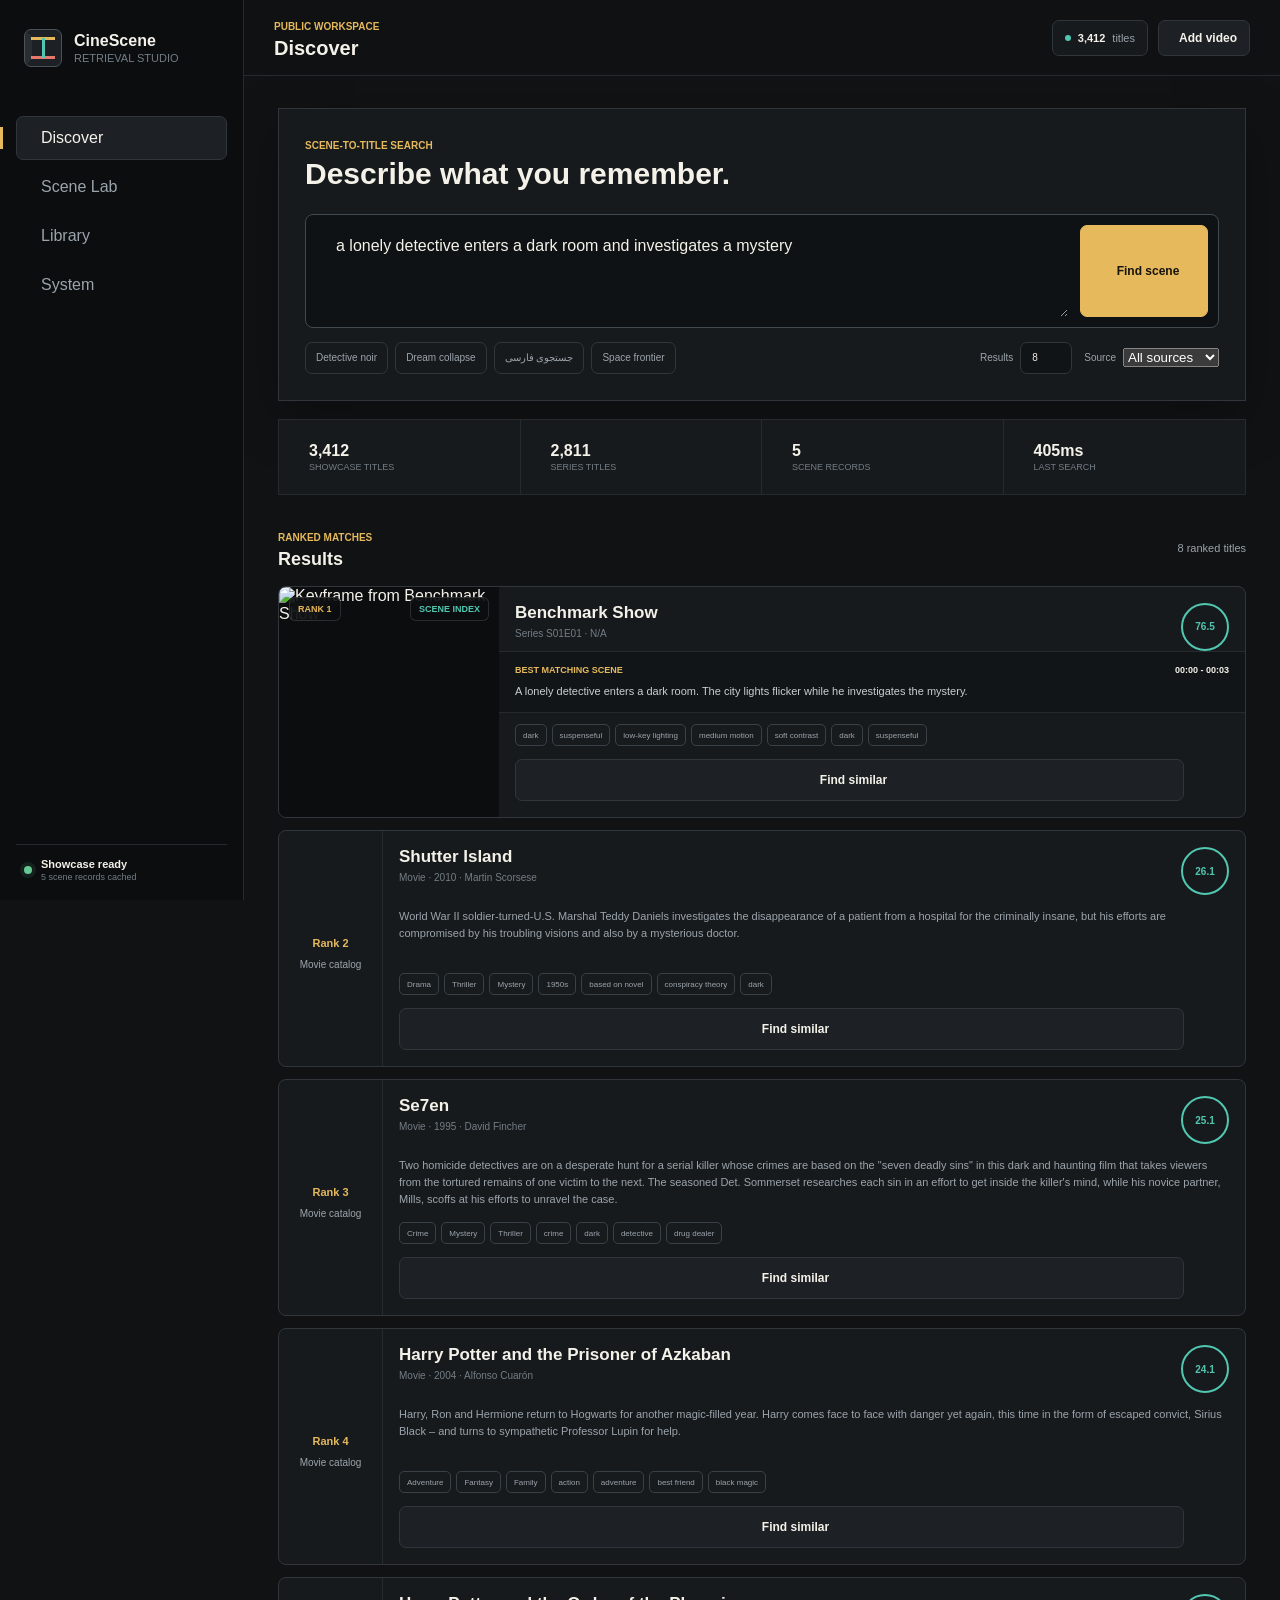
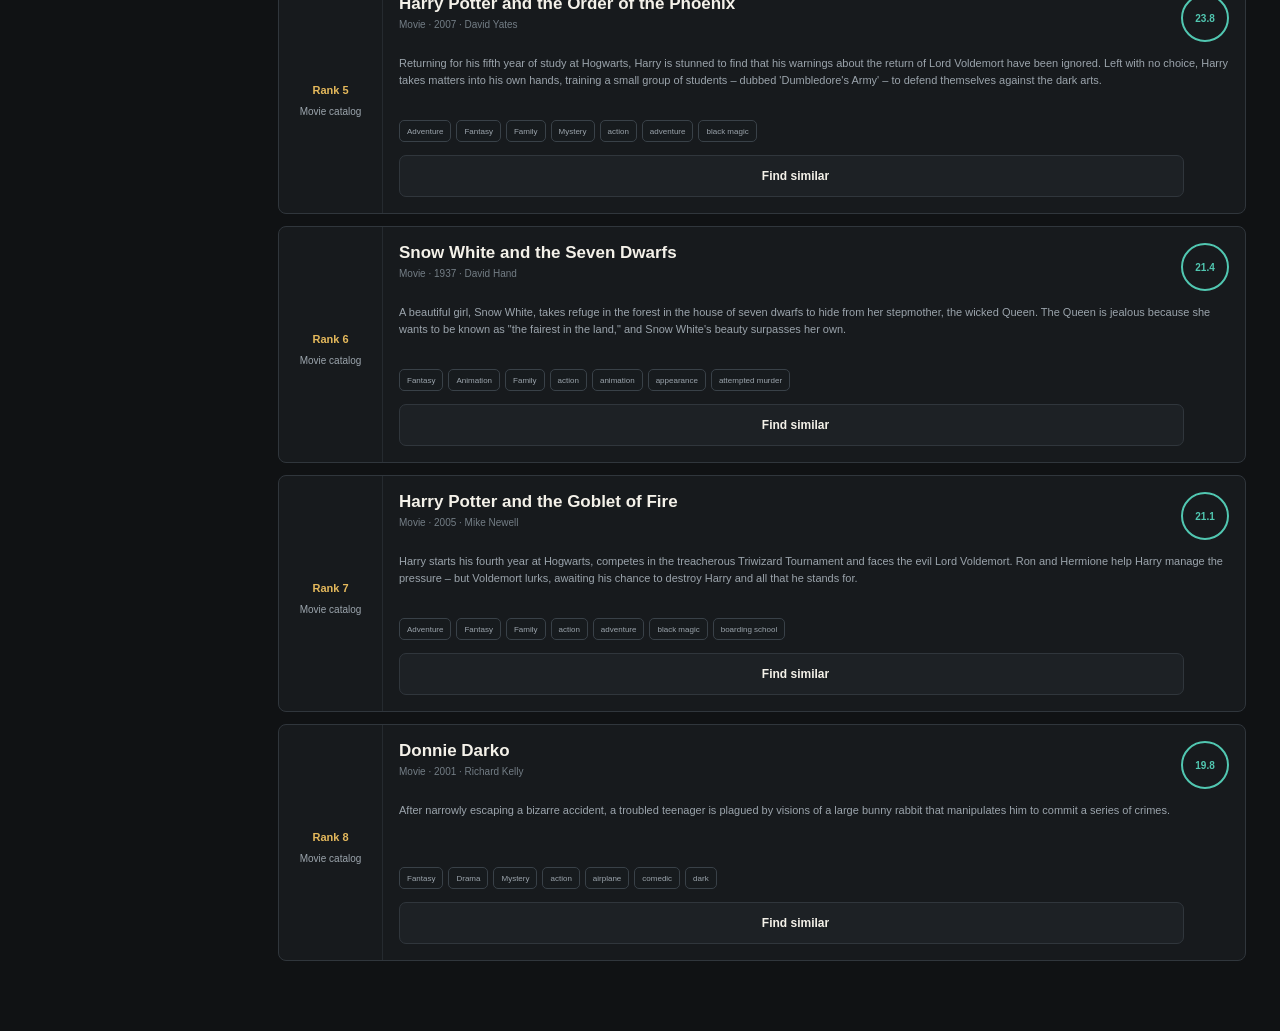
==== docs/index.html @ d36b2783 "Improve scene ingestion, multilingual retrieval, timeline UX and verified evaluation" ====
<!doctype html>
<html lang="en">
  <head>
    <meta charset="utf-8" />
    <meta name="viewport" content="width=device-width, initial-scale=1" />
    <meta name="theme-color" content="#101214" />
    <meta name="description" content="CineScene retrieves movies and series from a remembered scene." />
    <title>CineScene Retrieval Studio</title>
    <link rel="manifest" href="./manifest.webmanifest" />
    <link rel="icon" href="./assets/icon.svg" type="image/svg+xml" />
    <link rel="apple-touch-icon" href="./assets/icon.svg" />
  <link rel="stylesheet" href="./assets/styles.css?v=20261024-studio-v9" />
  <link rel="stylesheet" href="./assets/scene-explorer.css?v=20261024-studio-v9" />
  </head>
  <body>
    <div class="app-shell">
      <aside class="sidebar" id="sidebar">
        <a class="brand" href="#discover" data-view-link="discover" aria-label="CineScene home">
          <span class="brand-mark" aria-hidden="true"><span></span></span>
          <span class="brand-copy"><strong>CineScene</strong><small>Retrieval Studio</small></span>
        </a>

        <nav class="primary-nav" aria-label="Workspace">
          <button class="nav-item active" type="button" data-view-link="discover">
            <i data-lucide="search"></i><span>Discover</span>
          </button>
          <button class="nav-item" type="button" data-view-link="scenes">
            <i data-lucide="scan-line"></i><span>Scene Lab</span>
          </button>
          <button class="nav-item" type="button" data-view-link="library">
            <i data-lucide="library"></i><span>Library</span>
          </button>
          <button class="nav-item" type="button" data-view-link="system">
            <i data-lucide="activity"></i><span>System</span>
          </button>
        </nav>

        <div class="sidebar-status">
          <span class="status-dot" id="statusDot"></span>
          <div><strong id="sidebarStatus">Loading catalog</strong><small id="sidebarModel">Public PWA showcase</small></div>
          <button class="icon-button ghost" id="installButton" type="button" title="Install app" aria-label="Install app" hidden>
            <i data-lucide="download"></i>
          </button>
        </div>
      </aside>

      <div class="app-main">
        <header class="topbar">
          <button class="icon-button mobile-menu" id="mobileMenuButton" type="button" aria-label="Open navigation">
            <i data-lucide="menu"></i>
          </button>
          <div><span class="eyebrow">Public workspace</span><h1 id="viewTitle">Discover</h1></div>
          <div class="topbar-actions">
            <div class="engine-chip"><span></span><b id="metricCatalog">-</b> titles</div>
            <button class="button secondary compact" type="button" data-view-link="scenes">
              <i data-lucide="upload"></i><span>Add video</span>
            </button>
          </div>
        </header>

        <main class="content">
          <section class="view active" id="discoverView" data-view="discover">
            <div class="search-stage">
              <div class="search-heading">
                <div><span class="section-kicker">Scene-to-title search</span><h2>Describe what you remember.</h2></div>
                <button class="icon-button ghost" id="clearButton" type="button" title="Clear search" aria-label="Clear search"><i data-lucide="x"></i></button>
              </div>
              <div class="query-composer">
                <i data-lucide="sparkles"></i>
                <textarea id="queryInput" rows="3" dir="auto" placeholder="A detective enters a dark room while the city lights flicker outside..."></textarea>
                <button class="button primary search-button" id="searchButton" type="button"><i data-lucide="search"></i><span>Find scene</span></button>
              </div>
              <div class="search-tools">
                <div class="prompt-list" aria-label="Example searches">
                  <button type="button" data-query="a lonely detective enters a dark room and investigates a mystery">Detective noir</button>
                  <button type="button" data-query="a dream collapses while people run through a rotating hallway">Dream collapse</button>
                  <button type="button" data-query="کارآگاهی تنها وارد اتاقی تاریک می شود و دنبال سرنخ می گردد">جستجوی فارسی</button>
                  <button type="button" data-query="space adventure with an alien civilization and a distant moon">Space frontier</button>
                </div>
                <div class="search-settings">
                  <label>Results <input id="topKInput" type="number" min="3" max="20" value="8" /></label>
                  <label>Source
                    <select id="sourceFilter">
                      <option value="all">All sources</option>
                      <option value="offline">Scene index</option>
                      <option value="movies">Movies</option>
                      <option value="series">Series</option>
                    </select>
                  </label>
                </div>
              </div>
            </div>

            <div class="stat-strip" aria-label="Catalog summary">
              <div><i data-lucide="clapperboard"></i><span><strong id="metricIndexed">-</strong><small>showcase titles</small></span></div>
              <div><i data-lucide="library"></i><span><strong id="metricOffline">-</strong><small>series titles</small></span></div>
              <div><i data-lucide="binary"></i><span><strong id="metricScenes">-</strong><small>scene records</small></span></div>
              <div><i data-lucide="timer"></i><span><strong id="metricLatency">-</strong><small>last search</small></span></div>
            </div>

            <section class="results-section">
              <div class="section-header">
                <div><span class="section-kicker">Ranked matches</span><h3>Results</h3></div>
                <span class="count-label" id="resultMeta">Ready</span>
              </div>
              <div id="results" class="results-grid empty-results">
                <div class="empty-visual"><i data-lucide="scan-search"></i></div>
                <strong>Search by dialogue, action, mood, or a visual memory.</strong>
                <span>Processed media includes scene frames, timestamps, subtitles, and visual descriptions.</span>
              </div>
            </section>
          </section>

          <section class="view" id="scenesView" data-view="scenes">
            <div class="page-heading">
              <div><span class="section-kicker">Offline intelligence</span><h2>Scene Lab</h2></div>
              <div class="health-badge showcase"><span></span>Public showcase mode</div>
            </div>

            <div class="lab-layout">
              <section class="tool-panel upload-panel">
                <div class="panel-heading"><span>01</span><div><h3>Media source</h3><small>Video and subtitle tracks</small></div></div>
                <div class="drop-zone" id="videoDropZone" tabindex="0" role="button">
                  <input id="videoInput" type="file" accept="video/mp4,video/x-matroska,video/webm,video/quicktime,video/*" hidden />
                  <div class="drop-icon"><i data-lucide="file-video-2"></i></div>
                  <strong id="videoDropTitle">Drop a video here</strong>
                  <span id="videoDropMeta">MP4, MKV, MOV, AVI, WEBM</span>
                  <button class="button secondary compact" type="button" id="chooseVideoButton"><i data-lucide="folder-open"></i>Browse</button>
                </div>
                <div class="file-row" id="selectedVideo" hidden>
                  <i data-lucide="film"></i><div><strong></strong><span></span></div>
                  <button class="icon-button ghost" id="removeVideoButton" type="button" aria-label="Remove video"><i data-lucide="trash-2"></i></button>
                </div>
                <label class="field-label">Subtitle tracks
                  <input id="subtitleInput" type="file" accept=".srt,.vtt" multiple />
                </label>
                <button class="button primary full-width" id="previewVideoButton" type="button" disabled><i data-lucide="play"></i><span>Preview selected media</span></button>
                <div class="notice">
                  The public PWA can preview a local file without uploading it. Full scene detection, speech transcription, BLIP captioning, and FAISS indexing run in the repository's FastAPI Studio.
                </div>
              </section>

              <section class="tool-panel pipeline-panel">
                <div class="panel-heading"><span>02</span><div><h3>Intelligence pipeline</h3><small>Implemented in the local runtime</small></div></div>
                <ol class="pipeline-steps">
                  <li class="ready"><span><i data-lucide="scissors"></i></span><div><strong>Adaptive scene boundaries</strong><small>PySceneDetect with OpenCV fallback</small></div></li>
                  <li class="ready"><span><i data-lucide="captions"></i></span><div><strong>Dialogue recovery</strong><small>SRT, VTT, embedded tracks, or faster-whisper</small></div></li>
                  <li class="ready"><span><i data-lucide="image"></i></span><div><strong>Visual understanding</strong><small>BLIP keyframe captions and visual tags</small></div></li>
                  <li class="ready"><span><i data-lucide="binary"></i></span><div><strong>Scene vectors</strong><small>Independent FAISS vector per scene</small></div></li>
                  <li class="ready"><span><i data-lucide="circle-check"></i></span><div><strong>Search ready</strong><small>Movie title, timestamp, transcript, and frame</small></div></li>
                </ol>
              </section>
            </div>

            <section class="timeline-section">
              <div class="section-header"><div><span class="section-kicker">Processed examples</span><h3>Scene timeline</h3></div></div>
              <div id="sceneTimeline" class="media-timeline empty-inline">Loading processed scenes...</div>
            </section>
          </section>

          <section class="view" id="libraryView" data-view="library">
            <div class="page-heading"><div><span class="section-kicker">Browser memory</span><h2>Library</h2></div></div>
            <div class="library-grid">
              <section><div class="section-header"><div><span class="section-kicker">Recent</span><h3>Search history</h3></div></div><div class="library-list" id="historyList"></div></section>
              <section><div class="section-header"><div><span class="section-kicker">Saved</span><h3>Favorites</h3></div></div><div class="library-list" id="favoriteList"></div></section>
            </div>
          </section>

          <section class="view" id="systemView" data-view="system">
            <div class="page-heading"><div><span class="section-kicker">Architecture</span><h2>System</h2></div><span class="status-pill" id="statusPill">Loading catalog</span></div>
            <div class="system-grid">
              <div class="system-card"><span>Public mode</span><strong>Installable PWA</strong><small>Static catalog search and offline app shell</small></div>
              <div class="system-card"><span>Production retrieval</span><strong>Dual FAISS</strong><small>Movie-level and scene-level vector indexes</small></div>
              <div class="system-card"><span>Scene detector</span><strong>AdaptiveDetector</strong><small>Content-aware cuts with bounded scene durations</small></div>
              <div class="system-card"><span>Media intelligence</span><strong>Subtitle + Vision</strong><small>FFmpeg, faster-whisper, and BLIP</small></div>
            </div>
            <section class="diagnostic-panel">
              <div class="section-header"><div><span class="section-kicker">Deployment note</span><h3>Runtime boundary</h3></div></div>
              <p>GitHub Pages hosts this installable showcase. The full upload and GPU pipeline is available from the same interface when the FastAPI backend is running locally or on a Python server.</p>
            </section>
          </section>
        </main>
      </div>
    </div>

    <dialog id="playerDialog" class="player-dialog">
      <div class="player-topbar"><div><strong id="playerTitle">Local media preview</strong><span id="playerTimecode">Browser-only playback</span></div><button class="icon-button ghost" id="closePlayerButton" type="button" aria-label="Close player"><i data-lucide="x"></i></button></div>
      <video id="scenePlayer" controls preload="metadata"></video>
      <div class="player-caption" id="playerCaption">The selected file remains on this device.</div>
    </dialog>

    <div class="toast-region" id="toastRegion" aria-live="polite"></div>
    <script src="./assets/lucide.min.js?v=0.468.0"></script>
    <script src="./assets/scene-explorer.js?v=20261024-studio-v9"></script>
    <script src="./assets/app.js?v=20261024-studio-v9"></script>
  </body>
</html>
---- docs/assets/styles.css ----
@font-face {
  font-family: "Manrope";
  src: url("./manrope-latin.woff2") format("woff2");
  font-style: normal;
  font-weight: 400 800;
  font-display: swap;
}

@font-face {
  font-family: "Vazirmatn";
  src: url("./vazirmatn-arabic.woff2") format("woff2");
  font-style: normal;
  font-weight: 400 800;
  font-display: swap;
  unicode-range: U+0600-06FF, U+0750-077F, U+08A0-08FF, U+FB50-FDFF, U+FE70-FEFF;
}

@font-face {
  font-family: "Vazirmatn";
  src: url("./vazirmatn-latin.woff2") format("woff2");
  font-style: normal;
  font-weight: 400 800;
  font-display: swap;
  unicode-range: U+0000-024F;
}

:root {
  color-scheme: dark;
  --bg: #101214;
  --sidebar: #0b0d0f;
  --surface: #171a1d;
  --surface-2: #1d2125;
  --surface-3: #242a2f;
  --ink: #f4f1e9;
  --muted: #9ba4ac;
  --subtle: #737d85;
  --line: #30363c;
  --line-soft: #252a2f;
  --amber: #e5b95c;
  --teal: #51c7b1;
  --coral: #e6786e;
  --blue: #7ea4df;
  --success: #65c895;
  --danger: #ef8078;
  --shadow: 0 18px 50px rgba(0, 0, 0, 0.28);
}

* {
  box-sizing: border-box;
}

html {
  background: var(--bg);
}

body {
  margin: 0;
  min-width: 320px;
  min-height: 100vh;
  background: var(--bg);
  color: var(--ink);
  font-family: "Manrope", "Vazirmatn", "Segoe UI", sans-serif;
  letter-spacing: 0;
}

button,
input,
textarea,
output {
  font: inherit;
  letter-spacing: 0;
}

button {
  cursor: pointer;
}

button:disabled {
  cursor: not-allowed;
  opacity: 0.48;
}

button:focus-visible,
input:focus-visible,
textarea:focus-visible,
summary:focus-visible,
.drop-zone:focus-visible {
  outline: 2px solid var(--amber);
  outline-offset: 2px;
}

svg {
  width: 18px;
  height: 18px;
  stroke-width: 1.8;
  flex: 0 0 auto;
}

[hidden] {
  display: none !important;
}

.app-shell {
  min-height: 100vh;
}

.sidebar {
  position: fixed;
  inset: 0 auto 0 0;
  z-index: 30;
  width: 244px;
  padding: 22px 16px 18px;
  display: flex;
  flex-direction: column;
  background: var(--sidebar);
  border-right: 1px solid var(--line-soft);
}

.brand {
  min-height: 52px;
  padding: 5px 8px;
  display: flex;
  align-items: center;
  gap: 12px;
  color: var(--ink);
  text-decoration: none;
}

.brand-mark {
  position: relative;
  width: 38px;
  height: 38px;
  border: 1px solid #4b5359;
  border-radius: 7px;
  background: var(--surface-2);
  overflow: hidden;
}

.brand-mark::before,
.brand-mark::after,
.brand-mark span {
  content: "";
  position: absolute;
}

.brand-mark::before {
  inset: 7px 6px;
  border-top: 3px solid var(--amber);
  border-bottom: 3px solid var(--coral);
}

.brand-mark::after {
  top: 8px;
  bottom: 8px;
  left: 17px;
  width: 3px;
  background: var(--teal);
}

.brand-mark span {
  inset: 0;
  border: 7px solid transparent;
  border-left-color: rgba(255, 255, 255, 0.06);
}

.brand-copy {
  display: grid;
  gap: 2px;
  min-width: 0;
}

.brand-copy strong {
  font-size: 16px;
}

.brand-copy small {
  color: var(--subtle);
  font-size: 11px;
  text-transform: uppercase;
}

.primary-nav {
  margin-top: 42px;
  display: grid;
  gap: 5px;
}

.nav-item {
  position: relative;
  width: 100%;
  min-height: 44px;
  padding: 0 12px;
  display: flex;
  align-items: center;
  gap: 12px;
  border: 1px solid transparent;
  border-radius: 7px;
  background: transparent;
  color: var(--muted);
  text-align: left;
  transition: color 150ms ease, background 150ms ease, border-color 150ms ease;
}

.nav-item:hover {
  color: var(--ink);
  background: var(--surface);
}

.nav-item.active {
  color: var(--ink);
  background: var(--surface-2);
  border-color: var(--line);
}

.nav-item.active::before {
  content: "";
  position: absolute;
  left: -17px;
  width: 3px;
  height: 22px;
  background: var(--amber);
}

.nav-item b {
  min-width: 18px;
  height: 18px;
  margin-left: auto;
  padding: 0 5px;
  display: grid;
  place-items: center;
  border-radius: 50%;
  background: var(--coral);
  color: #17110e;
  font-size: 10px;
}

.sidebar-status {
  margin-top: auto;
  padding: 13px 8px 0;
  display: grid;
  grid-template-columns: auto minmax(0, 1fr) auto;
  align-items: center;
  gap: 9px;
  border-top: 1px solid var(--line-soft);
}

.status-dot,
.health-badge span,
.engine-chip span {
  width: 8px;
  height: 8px;
  border-radius: 50%;
  background: var(--amber);
  box-shadow: 0 0 0 4px rgba(229, 185, 92, 0.1);
}

.status-dot.ok,
.health-badge.ok span {
  background: var(--success);
  box-shadow: 0 0 0 4px rgba(101, 200, 149, 0.1);
}

.status-dot.error,
.health-badge.error span {
  background: var(--danger);
  box-shadow: 0 0 0 4px rgba(239, 128, 120, 0.1);
}

.sidebar-status div {
  min-width: 0;
  display: grid;
  gap: 2px;
}

.sidebar-status strong,
.sidebar-status small {
  overflow: hidden;
  text-overflow: ellipsis;
  white-space: nowrap;
}

.sidebar-status strong {
  font-size: 11px;
}

.sidebar-status small {
  color: var(--subtle);
  font-size: 9px;
}

.app-main {
  min-height: 100vh;
  margin-left: 244px;
}

.topbar {
  position: sticky;
  top: 0;
  z-index: 20;
  min-height: 76px;
  padding: 12px 30px;
  display: flex;
  align-items: center;
  justify-content: space-between;
  gap: 18px;
  background: rgba(16, 18, 20, 0.94);
  border-bottom: 1px solid var(--line-soft);
  backdrop-filter: blur(16px);
}

.topbar h1 {
  margin: 2px 0 0;
  font-size: 20px;
  line-height: 1.2;
}

.eyebrow,
.section-kicker {
  color: var(--amber);
  font-size: 10px;
  font-weight: 700;
  text-transform: uppercase;
}

.topbar-actions {
  display: flex;
  align-items: center;
  gap: 10px;
}

.engine-chip {
  height: 36px;
  padding: 0 12px;
  display: flex;
  align-items: center;
  gap: 7px;
  border: 1px solid var(--line);
  border-radius: 7px;
  background: var(--surface);
  color: var(--muted);
  font-size: 11px;
}

.engine-chip span {
  width: 6px;
  height: 6px;
  background: var(--teal);
  box-shadow: none;
}

.engine-chip b {
  color: var(--ink);
}

.content {
  width: min(1520px, 100%);
  margin: 0 auto;
  padding: 32px 34px 70px;
}

.view {
  display: none;
}

.view.active {
  display: block;
  animation: view-in 220ms ease;
}

@keyframes view-in {
  from { opacity: 0; transform: translateY(5px); }
  to { opacity: 1; transform: translateY(0); }
}

.page-heading,
.section-header,
.search-heading {
  display: flex;
  align-items: center;
  justify-content: space-between;
  gap: 18px;
}

.page-heading {
  margin-bottom: 26px;
}

.page-heading h2,
.search-heading h2,
.section-header h3 {
  margin: 4px 0 0;
  letter-spacing: 0;
}

.page-heading h2,
.search-heading h2 {
  font-size: 30px;
  line-height: 1.15;
}

.section-header h3 {
  font-size: 18px;
}

.button,
.icon-button,
.prompt-list button,
.segmented-control button {
  border: 1px solid var(--line);
  border-radius: 7px;
  color: var(--ink);
  background: var(--surface-2);
  transition: transform 150ms ease, border-color 150ms ease, background 150ms ease, color 150ms ease;
}

.button:hover:not(:disabled),
.icon-button:hover:not(:disabled),
.prompt-list button:hover,
.segmented-control button:hover {
  transform: translateY(-1px);
  border-color: #59626a;
}

.button {
  min-height: 42px;
  padding: 0 15px;
  display: inline-flex;
  align-items: center;
  justify-content: center;
  gap: 8px;
  font-weight: 700;
  font-size: 12px;
}

.button.primary {
  background: var(--amber);
  border-color: var(--amber);
  color: #17130d;
}

.button.primary:hover:not(:disabled) {
  background: #f0c66d;
  border-color: #f0c66d;
}

.button.secondary {
  background: var(--surface-2);
}

.button.compact {
  min-height: 36px;
  padding: 0 12px;
}

.full-width {
  width: 100%;
}

.icon-button {
  width: 38px;
  height: 38px;
  padding: 0;
  display: grid;
  place-items: center;
}

.icon-button.ghost {
  background: transparent;
  border-color: transparent;
  color: var(--muted);
}

.mobile-menu {
  display: none;
}

.search-stage {
  padding: 26px;
  border: 1px solid var(--line);
  background: var(--surface);
  box-shadow: var(--shadow);
}

.query-composer {
  margin-top: 22px;
  padding: 10px 10px 10px 18px;
  display: grid;
  grid-template-columns: auto minmax(0, 1fr) auto;
  align-items: center;
  gap: 12px;
  border: 1px solid #414950;
  border-radius: 8px;
  background: #0f1214;
}

.query-composer > svg {
  color: var(--amber);
}

.query-composer:focus-within {
  border-color: var(--amber);
  box-shadow: 0 0 0 3px rgba(229, 185, 92, 0.09);
}

.query-composer textarea {
  width: 100%;
  min-height: 62px;
  max-height: 180px;
  padding: 9px 0;
  resize: vertical;
  border: 0;
  outline: 0;
  background: transparent;
  color: var(--ink);
  font-family: "Manrope", "Vazirmatn", "Segoe UI", sans-serif;
  font-size: 16px;
  line-height: 1.55;
}

.query-composer textarea::placeholder,
input::placeholder {
  color: #626d75;
}

.search-button {
  align-self: stretch;
  min-width: 128px;
}

.search-tools {
  margin-top: 14px;
  display: flex;
  align-items: center;
  justify-content: space-between;
  gap: 14px;
}

.prompt-list {
  display: flex;
  flex-wrap: wrap;
  gap: 7px;
}

.prompt-list button {
  min-height: 32px;
  padding: 0 10px;
  color: var(--muted);
  background: transparent;
  font-size: 10px;
}

.search-settings {
  display: flex;
  align-items: center;
  gap: 12px;
  color: var(--muted);
  font-size: 10px;
}

.search-settings label {
  display: flex;
  align-items: center;
  gap: 7px;
}

input[type="number"],
input[type="text"] {
  min-height: 40px;
  width: 100%;
  padding: 0 11px;
  border: 1px solid var(--line);
  border-radius: 7px;
  outline: 0;
  background: #111416;
  color: var(--ink);
}

.search-settings input[type="number"] {
  width: 52px;
  min-height: 32px;
}

.switch input,
.option-row > input {
  appearance: none;
  width: 34px;
  height: 20px;
  margin: 0;
  border: 1px solid #485159;
  border-radius: 12px;
  background: #121517;
  position: relative;
  transition: background 150ms ease, border-color 150ms ease;
}

.switch input::after,
.option-row > input::after {
  content: "";
  position: absolute;
  top: 3px;
  left: 3px;
  width: 12px;
  height: 12px;
  border-radius: 50%;
  background: #7b858d;
  transition: transform 150ms ease, background 150ms ease;
}

.switch input:checked,
.option-row > input:checked {
  border-color: var(--teal);
  background: rgba(81, 199, 177, 0.14);
}

.switch input:checked::after,
.option-row > input:checked::after {
  transform: translateX(14px);
  background: var(--teal);
}

.stat-strip {
  margin: 18px 0 32px;
  display: grid;
  grid-template-columns: repeat(4, minmax(0, 1fr));
  border: 1px solid var(--line-soft);
  background: var(--surface);
}

.stat-strip > div {
  min-height: 74px;
  padding: 15px 18px;
  display: flex;
  align-items: center;
  gap: 12px;
  border-right: 1px solid var(--line-soft);
}

.stat-strip > div:last-child {
  border-right: 0;
}

.stat-strip svg {
  color: var(--teal);
}

.stat-strip span {
  display: grid;
  gap: 2px;
}

.stat-strip strong {
  font-size: 16px;
}

.stat-strip small {
  color: var(--subtle);
  font-size: 9px;
  text-transform: uppercase;
}

.count-label {
  color: var(--muted);
  font-size: 11px;
}

.results-grid {
  margin-top: 16px;
  display: grid;
  grid-template-columns: minmax(0, 1fr);
  gap: 12px;
}

.empty-results {
  min-height: 310px;
  grid-template-columns: 1fr;
  place-items: center;
  align-content: center;
  gap: 8px;
  border: 1px dashed #3a4147;
  color: var(--muted);
  text-align: center;
}

.empty-results > span {
  max-width: 540px;
  color: var(--subtle);
  font-size: 12px;
}

.empty-visual {
  width: 54px;
  height: 54px;
  display: grid;
  place-items: center;
  border: 1px solid var(--line);
  border-radius: 50%;
  color: var(--amber);
  background: var(--surface);
}

.empty-visual svg {
  width: 24px;
  height: 24px;
}

.result-card {
  display: grid;
  grid-template-columns: 220px minmax(0, 1fr);
  min-width: 0;
  overflow: hidden;
  border: 1px solid var(--line);
  border-radius: 8px;
  background: var(--surface);
  transition: border-color 150ms ease, transform 150ms ease;
}

.result-card:hover {
  transform: translateY(-2px);
  border-color: #4a535a;
}

.result-media {
  position: relative;
  min-height: 190px;
  overflow: hidden;
  background: #0b0d0f;
}

.result-media img {
  width: 100%;
  height: 100%;
  display: block;
  object-fit: contain;
}

.result-card.catalog-only { grid-template-columns: 104px minmax(0, 1fr); }
.result-card.catalog-only .catalog-result-header { flex-direction: column; justify-content: center; padding: 12px; text-align: center; border-bottom: 0; border-right: 1px solid var(--line-soft); }
.result-card.catalog-only .catalog-source { margin-left: 0; font-size: 10px; overflow-wrap: anywhere; }
@media (max-width: 680px) {
  .result-card, .result-card.catalog-only { display: block; }
  .result-card.has-frame .result-media { aspect-ratio: 16 / 9; min-height: 0; }
  .result-card.catalog-only .catalog-result-header { flex-direction: row; justify-content: start; min-height: 42px; border-right: 0; border-bottom: 1px solid var(--line-soft); }
  .result-card.catalog-only .catalog-source { margin-left: auto; }
}

.result-media.no-image {
  display: grid;
  place-items: center;
  background: #15191c;
}

.result-media.no-image > .placeholder-number {
  color: #3d454b;
  font-size: 52px;
  font-weight: 700;
}

.result-rank,
.result-source {
  position: absolute;
  top: 10px;
  min-height: 24px;
  padding: 0 8px;
  display: flex;
  align-items: center;
  border: 1px solid rgba(255, 255, 255, 0.13);
  border-radius: 6px;
  background: rgba(11, 13, 15, 0.82);
  backdrop-filter: blur(8px);
  font-size: 9px;
  font-weight: 700;
  text-transform: uppercase;
}

.result-rank {
  left: 10px;
  color: var(--amber);
}

.result-source {
  right: 10px;
  color: var(--teal);
}

.result-body {
  padding: 16px;
}

.result-title-row {
  display: flex;
  justify-content: space-between;
  gap: 14px;
}

.result-title-row h4 {
  margin: 0;
  min-width: 0;
  overflow-wrap: anywhere;
  font-size: 17px;
}

.result-title-row small {
  display: block;
  margin-top: 5px;
  color: var(--subtle);
  font-size: 10px;
}

.score-ring {
  width: 48px;
  height: 48px;
  flex: 0 0 auto;
  display: grid;
  place-items: center;
  border: 2px solid var(--teal);
  border-radius: 50%;
  color: var(--teal);
  font-size: 10px;
  font-weight: 700;
}

.result-overview {
  min-height: 52px;
  margin: 13px 0;
  color: var(--muted);
  font-size: 11px;
  line-height: 1.55;
  display: -webkit-box;
  -webkit-line-clamp: 3;
  -webkit-box-orient: vertical;
  overflow: hidden;
}

.matched-scene {
  margin: 0 -16px;
  padding: 13px 16px;
  background: #121517;
  border-top: 1px solid var(--line-soft);
  border-bottom: 1px solid var(--line-soft);
}

.scene-label {
  display: flex;
  align-items: center;
  justify-content: space-between;
  gap: 10px;
  color: var(--amber);
  font-size: 9px;
  font-weight: 700;
  text-transform: uppercase;
}

.scene-label time {
  color: var(--ink);
  font-variant-numeric: tabular-nums;
}

.matched-scene p {
  margin: 8px 0 0;
  color: #c9ced2;
  font-size: 11px;
  line-height: 1.5;
}

.chip-row {
  margin-top: 11px;
  display: flex;
  flex-wrap: wrap;
  gap: 5px;
}

.chip {
  min-height: 22px;
  padding: 3px 7px;
  display: inline-flex;
  align-items: center;
  border: 1px solid #394148;
  border-radius: 5px;
  color: var(--muted);
  background: #171b1e;
  font-size: 8px;
  overflow-wrap: anywhere;
}

.result-actions {
  margin-top: 13px;
  display: flex;
  align-items: center;
  gap: 7px;
}

.result-actions .button {
  flex: 1;
}

.health-badge {
  min-height: 34px;
  padding: 0 11px;
  display: flex;
  align-items: center;
  gap: 8px;
  border: 1px solid var(--line);
  border-radius: 7px;
  color: var(--muted);
  background: var(--surface);
  font-size: 10px;
}

.lab-layout {
  display: grid;
  grid-template-columns: minmax(0, 1.15fr) minmax(340px, 0.85fr);
  gap: 16px;
  align-items: start;
}

.tool-panel {
  border: 1px solid var(--line);
  border-radius: 8px;
  background: var(--surface);
}

.upload-panel,
.pipeline-panel {
  padding: 20px;
}

.pipeline-panel {
  position: sticky;
  top: 98px;
}

.panel-heading {
  display: flex;
  align-items: center;
  gap: 11px;
  margin-bottom: 18px;
}

.panel-heading > span {
  width: 30px;
  height: 30px;
  display: grid;
  place-items: center;
  border: 1px solid var(--line);
  border-radius: 6px;
  color: var(--amber);
  font-size: 9px;
  font-weight: 700;
}

.panel-heading h3 {
  margin: 0;
  font-size: 15px;
}

.panel-heading small {
  display: block;
  margin-top: 3px;
  color: var(--subtle);
  font-size: 9px;
}

.drop-zone {
  min-height: 210px;
  padding: 26px;
  display: flex;
  flex-direction: column;
  align-items: center;
  justify-content: center;
  gap: 8px;
  border: 1px dashed #48525a;
  border-radius: 8px;
  background: #111416;
  text-align: center;
  transition: border-color 150ms ease, background 150ms ease;
}

.drop-zone.dragging {
  border-color: var(--teal);
  background: rgba(81, 199, 177, 0.05);
}

.drop-zone > span {
  color: var(--subtle);
  font-size: 9px;
}

.drop-zone .button {
  margin-top: 8px;
}

.drop-icon {
  width: 52px;
  height: 52px;
  display: grid;
  place-items: center;
  border: 1px solid #3b444b;
  border-radius: 50%;
  color: var(--teal);
  background: var(--surface-2);
}

.drop-icon svg {
  width: 23px;
  height: 23px;
}

.file-row,
.subtitle-picker {
  min-height: 58px;
  margin-top: 12px;
  padding: 9px 11px;
  display: flex;
  align-items: center;
  gap: 10px;
  border: 1px solid var(--line-soft);
  border-radius: 7px;
  background: #131619;
}

.file-row > svg,
.subtitle-picker > div:first-child svg {
  color: var(--blue);
}

.file-row div,
.subtitle-picker div {
  min-width: 0;
  display: grid;
  gap: 2px;
}

.file-row div {
  flex: 1;
}

.file-row strong,
.file-row span,
.subtitle-picker strong,
.subtitle-picker span {
  overflow: hidden;
  text-overflow: ellipsis;
  white-space: nowrap;
}

.file-row strong,
.subtitle-picker strong {
  font-size: 10px;
}

.file-row span,
.subtitle-picker span {
  color: var(--subtle);
  font-size: 8px;
}

.subtitle-picker > div {
  flex: 1;
}

.field-label {
  margin-top: 13px;
  display: grid;
  gap: 7px;
  color: var(--muted);
  font-size: 10px;
}

.file-stack {
  display: flex;
  flex-wrap: wrap;
  gap: 6px;
  margin-top: 7px;
}

.file-stack span {
  padding: 5px 7px;
  border: 1px solid var(--line-soft);
  border-radius: 5px;
  color: var(--muted);
  background: #121517;
  font-size: 8px;
}

.analysis-mode {
  margin-top: 18px;
  display: flex;
  align-items: center;
  justify-content: space-between;
  gap: 12px;
  color: var(--muted);
  font-size: 10px;
}

.segmented-control {
  display: grid;
  grid-template-columns: 1fr 1fr;
  padding: 3px;
  border: 1px solid var(--line);
  border-radius: 7px;
  background: #111416;
}

.segmented-control button {
  min-height: 31px;
  padding: 0 11px;
  border-color: transparent;
  background: transparent;
  color: var(--subtle);
  font-size: 9px;
}

.segmented-control button.active {
  background: var(--surface-3);
  color: var(--ink);
  border-color: #3d454c;
}

.option-list {
  margin-top: 14px;
  border-top: 1px solid var(--line-soft);
}

.option-row {
  min-height: 58px;
  padding: 9px 2px;
  display: flex;
  align-items: center;
  justify-content: space-between;
  gap: 14px;
  border-bottom: 1px solid var(--line-soft);
}

.option-row > span {
  min-width: 0;
  display: grid;
  grid-template-columns: auto 1fr;
  gap: 2px 9px;
}

.option-row svg {
  grid-row: 1 / 3;
  align-self: center;
  color: var(--subtle);
}

.option-row b {
  font-size: 10px;
}

.option-row small {
  color: var(--subtle);
  font-size: 8px;
}

.advanced-options {
  margin: 14px 0;
  border: 1px solid var(--line-soft);
  border-radius: 7px;
  background: #131619;
}

.advanced-options summary {
  min-height: 42px;
  padding: 0 11px;
  display: flex;
  align-items: center;
  justify-content: space-between;
  color: var(--muted);
  cursor: pointer;
  list-style: none;
  font-size: 9px;
}

.advanced-options summary::-webkit-details-marker {
  display: none;
}

.advanced-options[open] summary svg {
  transform: rotate(180deg);
}

.control-grid {
  padding: 11px;
  display: grid;
  grid-template-columns: 1fr 1fr;
  gap: 14px;
  border-top: 1px solid var(--line-soft);
}

.control-grid label {
  display: grid;
  gap: 7px;
  color: var(--muted);
  font-size: 8px;
}

.control-grid label span {
  display: grid;
  grid-template-columns: 1fr 48px;
  align-items: center;
  gap: 8px;
}

input[type="range"] {
  accent-color: var(--amber);
}

.control-grid output {
  color: var(--ink);
  text-align: right;
  font-size: 8px;
}

.job-progress {
  margin-bottom: 17px;
  padding: 12px;
  border: 1px solid #3b444a;
  border-radius: 7px;
  background: #121517;
}

.progress-header {
  display: flex;
  justify-content: space-between;
  gap: 12px;
  font-size: 9px;
}

.progress-header b {
  color: var(--amber);
}

.progress-track {
  height: 5px;
  margin: 10px 0 7px;
  overflow: hidden;
  border-radius: 4px;
  background: #2a3035;
}

.progress-track span {
  display: block;
  width: 0;
  height: 100%;
  background: var(--teal);
  transition: width 240ms ease;
}

.job-progress > span {
  display: block;
  overflow: hidden;
  color: var(--subtle);
  font-size: 8px;
  text-overflow: ellipsis;
  white-space: nowrap;
}

.pipeline-steps {
  margin: 0;
  padding: 0;
  list-style: none;
}

.pipeline-steps li {
  position: relative;
  min-height: 63px;
  display: grid;
  grid-template-columns: 34px 1fr;
  align-items: center;
  gap: 11px;
}

.pipeline-steps li:not(:last-child)::after {
  content: "";
  position: absolute;
  left: 16px;
  top: 48px;
  bottom: -15px;
  width: 1px;
  background: var(--line);
}

.pipeline-steps li > span {
  width: 34px;
  height: 34px;
  z-index: 1;
  display: grid;
  place-items: center;
  border: 1px solid var(--line);
  border-radius: 50%;
  color: var(--subtle);
  background: var(--surface);
}

.pipeline-steps li.active > span {
  color: var(--amber);
  border-color: var(--amber);
}

.pipeline-steps li.complete > span {
  color: var(--success);
  border-color: var(--success);
  background: rgba(101, 200, 149, 0.08);
}

.pipeline-steps li div {
  display: grid;
  gap: 3px;
}

.pipeline-steps strong {
  font-size: 10px;
}

.pipeline-steps small {
  color: var(--subtle);
  font-size: 8px;
}

.pipeline-metrics {
  margin-top: 20px;
  display: grid;
  grid-template-columns: repeat(3, 1fr);
  border: 1px solid var(--line-soft);
}

.pipeline-metrics div {
  min-height: 57px;
  display: grid;
  place-items: center;
  align-content: center;
  gap: 3px;
  border-right: 1px solid var(--line-soft);
}

.pipeline-metrics div:last-child {
  border-right: 0;
}

.pipeline-metrics strong {
  font-size: 14px;
}

.pipeline-metrics span {
  color: var(--subtle);
  font-size: 7px;
  text-transform: uppercase;
}

.notice {
  margin-top: 12px;
  padding: 10px;
  border-left: 2px solid var(--blue);
  color: var(--muted);
  background: #13171a;
  font-size: 9px;
  line-height: 1.5;
}

.notice[data-mode="ok"] { border-color: var(--success); }
.notice[data-mode="error"] { border-color: var(--danger); color: #f2aaa5; }

.status-pill {
  min-height: 30px;
  padding: 7px 10px;
  border: 1px solid var(--line);
  border-radius: 7px;
  background: var(--surface);
  color: var(--muted);
  font-size: 9px;
}

.status-pill.ok { color: var(--success); border-color: rgba(79, 209, 157, 0.42); }
.status-pill.warn { color: var(--amber); border-color: rgba(229, 185, 92, 0.42); }
.pipeline-steps li.ready > span { border-color: var(--success); color: var(--success); }
.icon-button.selected { border-color: var(--amber); color: var(--amber); }
.diagnostic-panel p {
  margin: 13px 0 0;
  padding: 16px;
  border: 1px solid var(--line);
  border-radius: 8px;
  background: var(--surface);
  color: var(--muted);
  font-size: 10px;
  line-height: 1.7;
}

.timeline-section,
.folder-section {
  margin-top: 34px;
}

.media-timeline {
  margin-top: 15px;
  display: grid;
  gap: 12px;
}

.empty-inline {
  min-height: 110px;
  place-items: center;
  border: 1px dashed var(--line);
  color: var(--subtle);
  font-size: 10px;
}

.timeline-media {
  padding: 15px;
  border: 1px solid var(--line);
  border-radius: 8px;
  background: var(--surface);
}

.timeline-media-header {
  display: flex;
  align-items: center;
  justify-content: space-between;
  gap: 12px;
}

.timeline-media-header h4 {
  margin: 0;
  font-size: 13px;
}

.timeline-media-header span {
  color: var(--muted);
  font-size: 9px;
}

.scene-strip {
  margin-top: 12px;
  display: grid;
  grid-template-columns: repeat(4, minmax(0, 1fr));
  gap: 8px;
}

.scene-tile {
  min-width: 0;
  overflow: hidden;
  border: 1px solid var(--line-soft);
  border-radius: 6px;
  background: #111416;
}

.scene-tile img,
.scene-tile .frame-placeholder {
  width: 100%;
  aspect-ratio: 16 / 9;
  display: block;
  object-fit: cover;
  background: #0a0c0e;
}

.scene-tile div {
  padding: 8px;
}

.scene-tile strong,
.scene-tile p {
  overflow: hidden;
  display: -webkit-box;
  -webkit-box-orient: vertical;
}

.scene-tile strong {
  color: var(--amber);
  font-size: 8px;
  -webkit-line-clamp: 1;
}

.scene-tile p {
  min-height: 32px;
  margin: 5px 0 0;
  color: var(--muted);
  font-size: 8px;
  line-height: 1.4;
  -webkit-line-clamp: 3;
}

.folder-form {
  margin-top: 15px;
  padding: 14px;
  display: grid;
  grid-template-columns: minmax(240px, 1.5fr) minmax(180px, 1fr) auto auto;
  align-items: end;
  gap: 10px;
  border: 1px solid var(--line);
  background: var(--surface);
}

.folder-form .field-label {
  margin: 0;
}

.probe-grid {
  margin-top: 10px;
  display: grid;
  grid-template-columns: repeat(3, minmax(0, 1fr));
  gap: 8px;
}

.probe-item {
  min-width: 0;
  padding: 10px;
  border: 1px solid var(--line-soft);
  background: var(--surface);
}

.probe-item strong,
.probe-item span {
  display: block;
  overflow: hidden;
  text-overflow: ellipsis;
  white-space: nowrap;
}

.probe-item strong { font-size: 9px; }
.probe-item span { margin-top: 4px; color: var(--subtle); font-size: 8px; }

.library-grid {
  display: grid;
  grid-template-columns: repeat(3, minmax(0, 1fr));
  gap: 16px;
}

.library-grid > section {
  min-width: 0;
}

.library-list {
  margin-top: 12px;
  display: grid;
  gap: 7px;
}

.library-item {
  width: 100%;
  min-height: 67px;
  padding: 11px;
  display: grid;
  gap: 4px;
  border: 1px solid var(--line-soft);
  border-radius: 7px;
  background: var(--surface);
  color: var(--ink);
  text-align: left;
}

button.library-item:hover {
  border-color: #505960;
}

.library-item strong,
.library-item span {
  overflow: hidden;
  text-overflow: ellipsis;
  white-space: nowrap;
}

.library-item strong { font-size: 10px; }
.library-item span { color: var(--subtle); font-size: 8px; }

.system-grid {
  display: grid;
  grid-template-columns: repeat(4, minmax(0, 1fr));
  gap: 10px;
}

.system-card {
  min-height: 116px;
  padding: 15px;
  display: grid;
  align-content: center;
  gap: 6px;
  border: 1px solid var(--line);
  border-radius: 8px;
  background: var(--surface);
}

.system-card > span {
  color: var(--amber);
  font-size: 8px;
  font-weight: 700;
  text-transform: uppercase;
}

.system-card strong {
  font-size: 14px;
}

.system-card small {
  min-height: 28px;
  color: var(--subtle);
  font-size: 8px;
  line-height: 1.5;
  overflow-wrap: anywhere;
}

.diagnostic-panel {
  margin-top: 28px;
}

.diagnostic-panel pre {
  max-height: 420px;
  margin: 13px 0 0;
  padding: 16px;
  overflow: auto;
  border: 1px solid var(--line);
  border-radius: 8px;
  background: #0b0d0f;
  color: #b8c6bd;
  font-family: "Cascadia Code", Consolas, monospace;
  font-size: 9px;
  line-height: 1.6;
}

.player-dialog {
  width: min(980px, calc(100vw - 34px));
  padding: 0;
  border: 1px solid #465058;
  border-radius: 8px;
  background: #0b0d0f;
  color: var(--ink);
  box-shadow: 0 24px 80px rgba(0, 0, 0, 0.65);
}

.player-dialog::backdrop {
  background: rgba(0, 0, 0, 0.78);
  backdrop-filter: blur(6px);
}

.player-topbar {
  min-height: 58px;
  padding: 9px 12px 9px 16px;
  display: flex;
  align-items: center;
  justify-content: space-between;
  gap: 12px;
  border-bottom: 1px solid var(--line-soft);
}

.player-topbar div {
  display: grid;
  gap: 2px;
}

.player-topbar strong { font-size: 11px; }
.player-topbar span { color: var(--amber); font-size: 9px; }

.player-dialog video {
  width: 100%;
  max-height: 70vh;
  display: block;
  background: #000;
}

.player-caption {
  padding: 13px 16px;
  color: var(--muted);
  font-size: 10px;
  line-height: 1.5;
}

.toast-region {
  position: fixed;
  z-index: 100;
  right: 20px;
  bottom: 20px;
  width: min(350px, calc(100vw - 40px));
  display: grid;
  gap: 7px;
}

.toast {
  padding: 11px 13px;
  border: 1px solid #465058;
  border-left: 3px solid var(--teal);
  border-radius: 7px;
  background: #171b1e;
  color: var(--ink);
  box-shadow: var(--shadow);
  font-size: 10px;
  animation: toast-in 180ms ease;
}

.toast.error { border-left-color: var(--danger); }

@keyframes toast-in {
  from { opacity: 0; transform: translateY(7px); }
  to { opacity: 1; transform: translateY(0); }
}

.busy .search-button svg,
.busy #reloadButton svg,
.busy #refreshCrawlerButton svg {
  animation: spin 900ms linear infinite;
}

@keyframes spin { to { transform: rotate(360deg); } }

@media (max-width: 1180px) {
  .results-grid { grid-template-columns: 1fr; }
  .scene-strip { grid-template-columns: repeat(3, minmax(0, 1fr)); }
  .system-grid { grid-template-columns: 1fr 1fr; }
  .folder-form { grid-template-columns: 1fr 1fr; }
  .library-grid { grid-template-columns: 1fr 1fr; }
}

@media (max-width: 920px) {
  .sidebar {
    transform: translateX(-100%);
    transition: transform 180ms ease;
    box-shadow: var(--shadow);
  }
  body.nav-open .sidebar { transform: translateX(0); }
  .app-main { margin-left: 0; }
  .mobile-menu { display: grid; }
  .topbar { padding: 11px 18px; }
  .content { padding: 24px 18px 60px; }
  .lab-layout { grid-template-columns: 1fr; }
  .pipeline-panel { position: static; }
  .library-grid { grid-template-columns: 1fr; }
}

@media (max-width: 680px) {
  .topbar-actions .engine-chip { display: none; }
  .topbar-actions .button span { display: none; }
  .page-heading h2,
  .search-heading h2 { font-size: 24px; }
  .query-composer {
    grid-template-columns: auto 1fr;
    padding: 10px 12px;
  }
  .query-composer .search-button {
    grid-column: 1 / -1;
    min-height: 43px;
  }
  .search-tools { align-items: flex-start; flex-direction: column; }
  .stat-strip { grid-template-columns: 1fr 1fr; }
  .stat-strip > div:nth-child(2) { border-right: 0; }
  .stat-strip > div:nth-child(-n + 2) { border-bottom: 1px solid var(--line-soft); }
  .scene-strip { grid-template-columns: 1fr 1fr; }
  .probe-grid { grid-template-columns: 1fr; }
  .system-grid { grid-template-columns: 1fr; }
  .control-grid { grid-template-columns: 1fr; }
  .folder-form { grid-template-columns: 1fr; }
  .result-media { aspect-ratio: 16 / 9; }
}

@media (max-width: 440px) {
  .content { padding-inline: 12px; }
  .search-stage { padding: 17px; }
  .search-heading { align-items: flex-start; }
  .stat-strip > div { padding: 12px; }
  .scene-strip { grid-template-columns: 1fr; }
  .analysis-mode { align-items: flex-start; flex-direction: column; }
  .segmented-control { width: 100%; }
}

@media (prefers-reduced-motion: reduce) {
  *, *::before, *::after {
    scroll-behavior: auto !important;
    animation-duration: 0.01ms !important;
    transition-duration: 0.01ms !important;
  }
}
---- docs/assets/scene-explorer.css ----
.timeline-media-header > div { min-width: 0; }
.timeline-media-header .timeline-actions { display: flex; align-items: center; gap: 12px; flex-wrap: wrap; }
.timeline-quality { display: flex; gap: 14px; flex-wrap: wrap; margin-top: 9px; color: var(--muted); font-size: 11px; }
.scene-tile[data-open-media] { cursor: pointer; }
.scene-tile[data-open-media]:hover { border-color: var(--teal); }
.catalog-result-header { min-height: 58px; padding: 14px 16px; display: flex; gap: 10px; align-items: center; border-bottom: 1px solid var(--line-soft); color: var(--muted); font-size: 11px; }
.catalog-result-header > svg { color: var(--teal); }
.catalog-result-header .catalog-source { margin-left: auto; }
.catalog-result-header b { color: var(--amber); }
.result-evidence { display: flex; gap: 6px; margin-top: 12px; color: var(--muted); font-size: 11px; align-items: center; }
.result-evidence svg { width: 14px; height: 14px; }
.scene-explorer { width: min(1180px, calc(100% - 32px)); height: min(880px, calc(100dvh - 40px)); max-width: none; max-height: none; padding: 0; color: var(--ink); background: var(--bg); border: 1px solid var(--line); border-radius: 8px; overflow: hidden; }
.scene-explorer[open] { display: flex; flex-direction: column; }
.scene-explorer::backdrop { background: rgba(0, 0, 0, .76); backdrop-filter: blur(5px); }
.explorer-header { display: flex; justify-content: space-between; align-items: center; padding: 20px 24px; border-bottom: 1px solid var(--line); gap: 15px; }
.explorer-header h2 { font-size: 21px; margin: 4px 0 0; overflow-wrap: anywhere; }
.explorer-quality { padding: 14px 24px; display: flex; flex-wrap: wrap; gap: 12px 25px; font-size: 12px; color: var(--muted); background: var(--surface); }
.explorer-quality b { color: var(--ink); font-variant-numeric: tabular-nums; }
.explorer-tools { display: flex; gap: 10px; padding: 14px 24px; border-bottom: 1px solid var(--line-soft); }
.explorer-search { flex: 1; min-width: 0; display: flex; gap: 10px; align-items: center; border: 1px solid var(--line); background: var(--surface); padding: 0 12px; border-radius: 6px; }
.explorer-search input { width: 100%; min-width: 0; padding: 11px 0; background: none; color: var(--ink); border: 0; font-size: 13px; }
.explorer-tools select { max-width: 195px; padding: 8px; border: 1px solid var(--line); border-radius: 6px; background: var(--surface); color: var(--ink); font: inherit; font-size: 12px; }
.explorer-body { flex: 1; min-height: 0; display: grid; grid-template-columns: minmax(0, 1fr) minmax(300px, .9fr); }
.explorer-detail { min-width: 0; overflow-y: auto; padding: 20px 24px; border-right: 1px solid var(--line); }
.explorer-preview { background: #090b0c; aspect-ratio: 16 / 9; overflow: hidden; border-radius: 6px; }
.explorer-preview video, .explorer-preview img { width: 100%; height: 100%; display: block; object-fit: contain; }
.explorer-scene-heading { display: flex; gap: 10px; justify-content: space-between; align-items: center; padding: 16px 0 10px; }
.explorer-scene-heading h3 { font-size: 16px; margin: 0; }
.explorer-scene-heading time { font-size: 11px; color: var(--teal); font-variant-numeric: tabular-nums; white-space: nowrap; }
.explorer-evidence { border-top: 1px solid var(--line-soft); padding: 14px 0; }
.evidence-label { display: flex; align-items: center; gap: 7px; color: var(--teal); font-size: 11px; font-weight: 700; }
.evidence-label svg { width: 15px; height: 15px; }
.explorer-evidence p { font-size: 13px; line-height: 1.8; margin: 9px 0; white-space: pre-wrap; overflow-wrap: anywhere; }
.explorer-evidence small, .explorer-missing { color: var(--muted); font-size: 11px; overflow-wrap: anywhere; }
.explorer-warning { border-left: 2px solid var(--amber); color: var(--amber); font-size: 11px; line-height: 1.7; padding-left: 12px; margin-top: 18px; }
.explorer-list { min-width: 0; overflow-y: auto; padding: 10px; }
.explorer-row { width: 100%; border: 1px solid transparent; border-bottom-color: var(--line-soft); border-radius: 5px; padding: 10px; display: flex; align-items: center; gap: 12px; background: none; color: var(--ink); text-align: left; }
.explorer-row:hover { background: var(--surface); }
.explorer-row[aria-pressed="true"] { background: var(--surface-2); border-color: var(--teal); }
.explorer-thumb { flex: 0 0 88px; aspect-ratio: 16 / 9; background: var(--surface); display: grid; place-items: center; overflow: hidden; border-radius: 4px; }
.explorer-thumb img { width: 100%; height: 100%; object-fit: cover; }
.explorer-row-copy { flex: 1; min-width: 0; }
.explorer-row-copy strong { font-size: 12px; display: flex; justify-content: space-between; gap: 8px; }
.explorer-row-copy time { font-size: 10px; color: var(--muted); }
.explorer-row-copy > span { display: -webkit-box; -webkit-line-clamp: 2; -webkit-box-orient: vertical; overflow: hidden; color: var(--muted); font-size: 11px; line-height: 1.6; margin-top: 5px; }
.explorer-row > svg { width: 13px; height: 13px; color: var(--subtle); }
.explorer-empty { padding: 25px; color: var(--muted); font-size: 13px; line-height: 1.7; text-align: center; }
.explorer-footer { display: flex; justify-content: space-between; align-items: center; padding: 10px 24px; border-top: 1px solid var(--line); font-size: 12px; color: var(--muted); }
.explorer-footer > div { display: flex; gap: 6px; }
@media (max-width: 700px) {
  .scene-explorer { width: calc(100% - 16px); height: calc(100dvh - 16px); }
  .explorer-header, .explorer-quality, .explorer-tools, .explorer-footer { padding: 12px; }
  .explorer-header h2 { font-size: 17px; }
  .explorer-body { display: flex; flex-direction: column; overflow-y: auto; }
  .explorer-detail { flex: 0 0 auto; overflow: visible; border-right: 0; padding: 12px; }
  .explorer-list { overflow: visible; flex: 0 0 auto; }
  .explorer-tools { flex-wrap: wrap; }
  .explorer-search { flex-basis: 100%; }
  .explorer-tools select { flex: 1; max-width: none; }
  .explorer-quality { font-size: 11px; gap: 8px 12px; }
  .timeline-media-header { align-items: start; flex-wrap: wrap; }
  .timeline-media-header .timeline-actions { justify-content: space-between; width: 100%; }
}
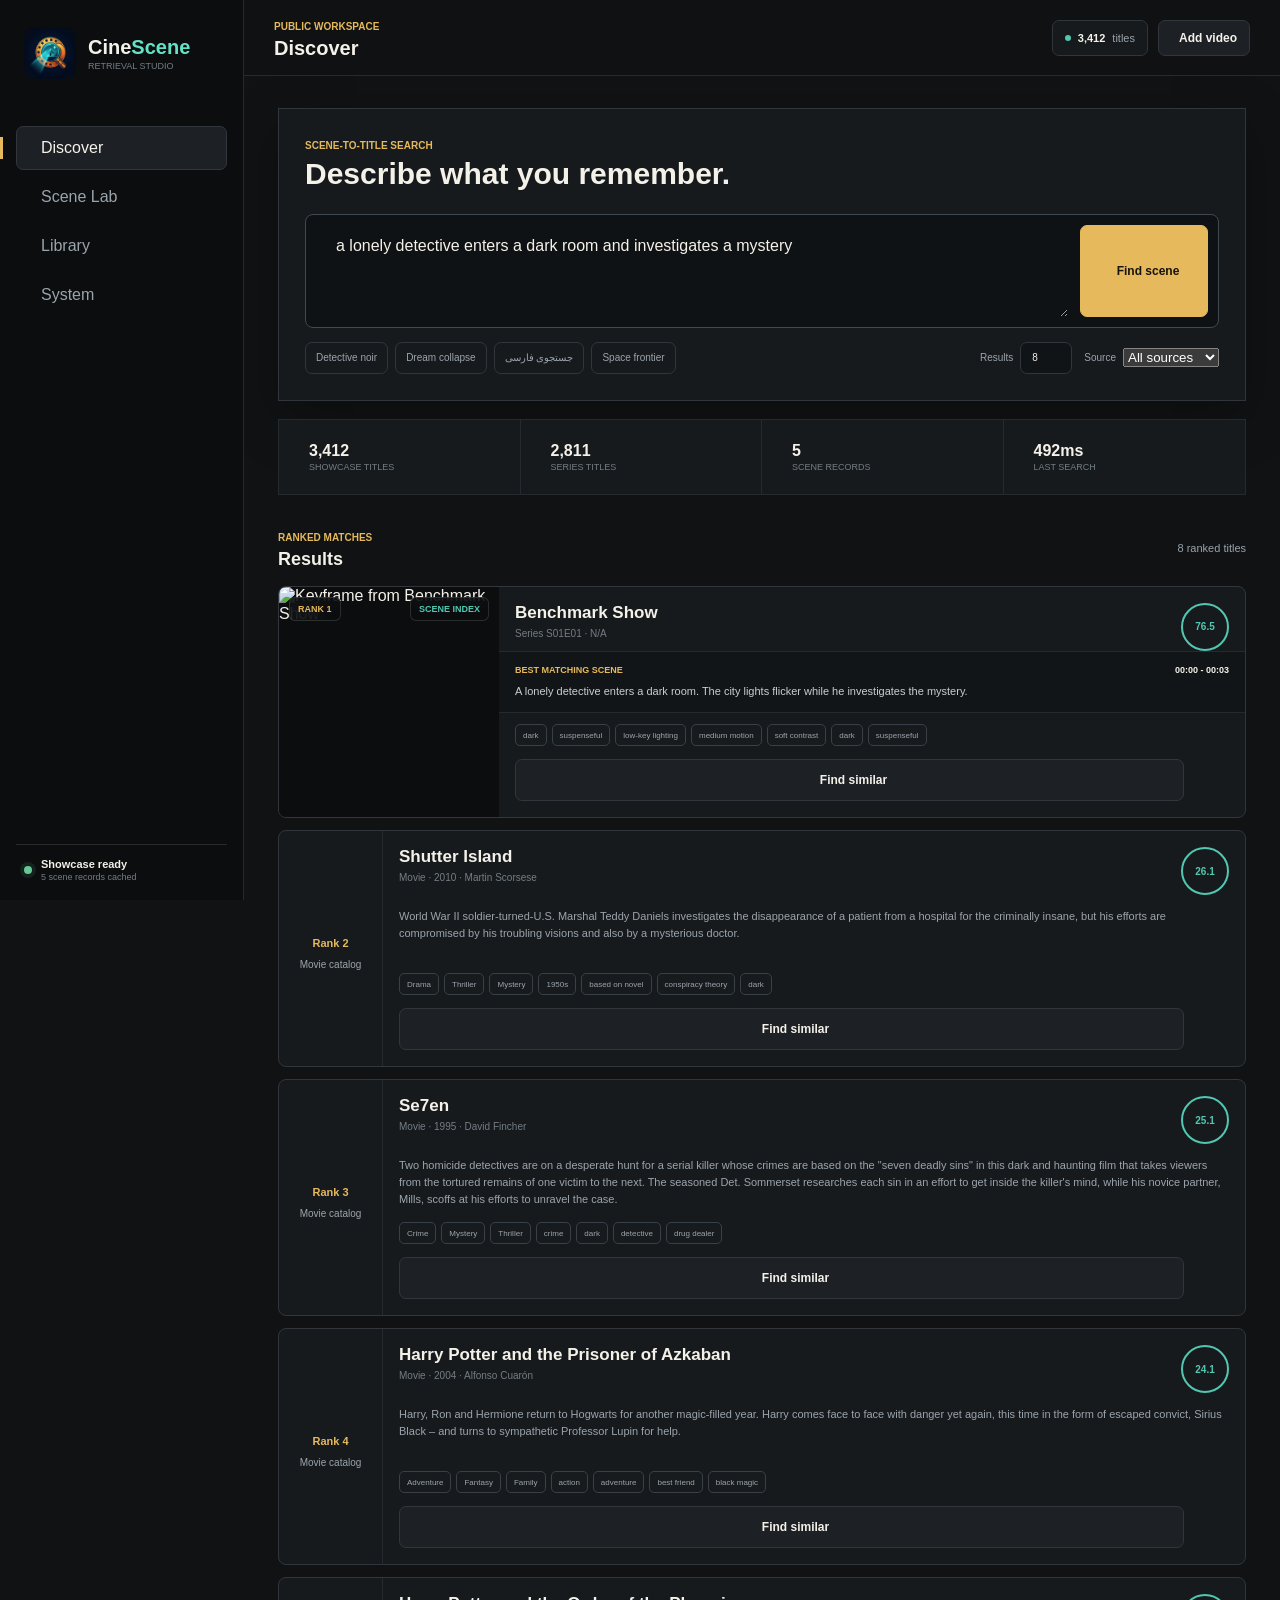
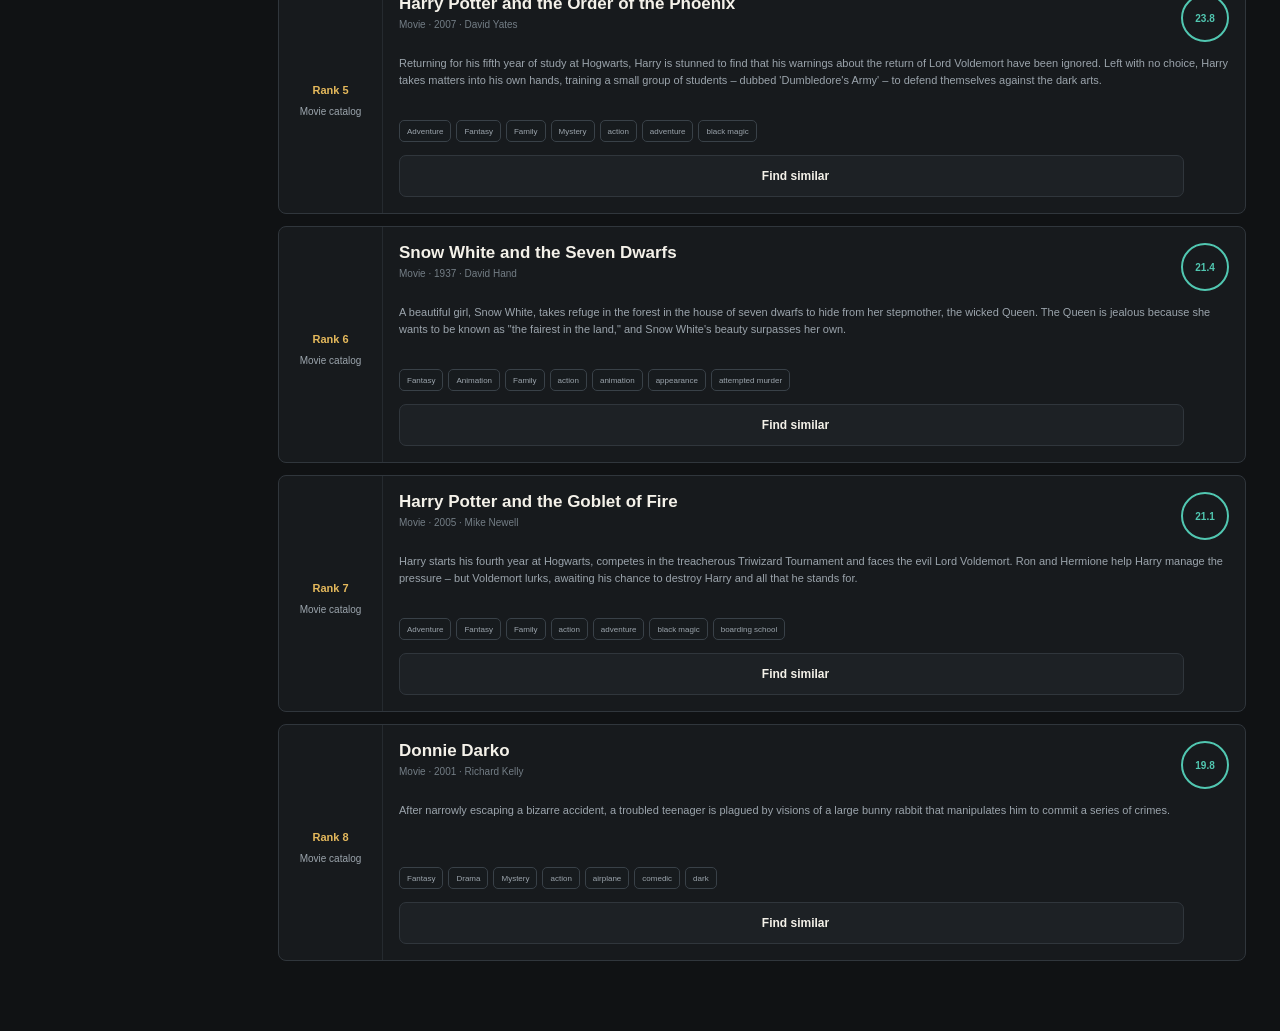
==== commit 1d879093: "Apply supplied CineScene artwork to app branding and install icons" ====
--- a/docs/index.html
+++ b/docs/index.html
@@ -7,17 +7,23 @@
     <meta name="description" content="CineScene retrieves movies and series from a remembered scene." />
     <title>CineScene Retrieval Studio</title>
     <link rel="manifest" href="./manifest.webmanifest" />
-    <link rel="icon" href="./assets/icon.svg" type="image/svg+xml" />
-    <link rel="apple-touch-icon" href="./assets/icon.svg" />
-  <link rel="stylesheet" href="./assets/styles.css?v=20261024-studio-v9" />
-  <link rel="stylesheet" href="./assets/scene-explorer.css?v=20261024-studio-v9" />
+    <meta property="og:title" content="CineScene" />
+    <meta property="og:description" content="Discover movies by their scenes." />
+    <meta property="og:image" content="https://amin-pourmand.github.io/cinescene/assets/brand-lockup.jpg" />
+    <meta property="og:image:width" content="1024" />
+    <meta property="og:image:height" content="1024" />
+    <link rel="icon" href="./assets/icon.svg?v=20261025-reel-v11" type="image/svg+xml" />
+    <link rel="icon" href="./assets/favicon-32.png?v=20261025-reel-v11" sizes="32x32" type="image/png" />
+    <link rel="apple-touch-icon" href="./assets/apple-touch-icon.png?v=20261025-reel-v11" sizes="180x180" />
+    <link rel="stylesheet" href="./assets/styles.css?v=20261025-reel-v11" />
+    <link rel="stylesheet" href="./assets/scene-explorer.css?v=20261025-reel-v11" />
   </head>
   <body>
     <div class="app-shell">
       <aside class="sidebar" id="sidebar">
         <a class="brand" href="#discover" data-view-link="discover" aria-label="CineScene home">
-          <span class="brand-mark" aria-hidden="true"><span></span></span>
-          <span class="brand-copy"><strong>CineScene</strong><small>Retrieval Studio</small></span>
+          <img class="brand-mark" src="./assets/brand-mark-512.png?v=20261025-reel-v11" width="52" height="52" alt="" />
+          <span class="brand-copy"><strong>Cine<span>Scene</span></strong><small>Retrieval Studio</small></span>
         </a>
 
         <nav class="primary-nav" aria-label="Workspace">
@@ -191,7 +197,7 @@
 
     <div class="toast-region" id="toastRegion" aria-live="polite"></div>
     <script src="./assets/lucide.min.js?v=0.468.0"></script>
-    <script src="./assets/scene-explorer.js?v=20261024-studio-v9"></script>
-    <script src="./assets/app.js?v=20261024-studio-v9"></script>
+    <script src="./assets/scene-explorer.js?v=20261025-reel-v11"></script>
+    <script src="./assets/app.js?v=20261025-reel-v11"></script>
   </body>
 </html>
--- a/docs/assets/styles.css
+++ b/docs/assets/styles.css
@@ -127,40 +127,12 @@
 }
 
 .brand-mark {
-  position: relative;
-  width: 38px;
-  height: 38px;
-  border: 1px solid #4b5359;
-  border-radius: 7px;
-  background: var(--surface-2);
-  overflow: hidden;
-}
-
-.brand-mark::before,
-.brand-mark::after,
-.brand-mark span {
-  content: "";
-  position: absolute;
-}
-
-.brand-mark::before {
-  inset: 7px 6px;
-  border-top: 3px solid var(--amber);
-  border-bottom: 3px solid var(--coral);
-}
-
-.brand-mark::after {
-  top: 8px;
-  bottom: 8px;
-  left: 17px;
-  width: 3px;
-  background: var(--teal);
-}
-
-.brand-mark span {
-  inset: 0;
-  border: 7px solid transparent;
-  border-left-color: rgba(255, 255, 255, 0.06);
+  display: block;
+  width: 52px;
+  height: 52px;
+  flex: 0 0 52px;
+  border-radius: 10px;
+  object-fit: contain;
 }
 
 .brand-copy {
@@ -170,12 +142,16 @@
 }
 
 .brand-copy strong {
-  font-size: 16px;
-}
+  font-size: 20px;
+  font-weight: 750;
+  line-height: 1.2;
+}
+
+.brand-copy strong span { color: #63e2c6; }
 
 .brand-copy small {
   color: var(--subtle);
-  font-size: 11px;
+  font-size: 9px;
   text-transform: uppercase;
 }
 
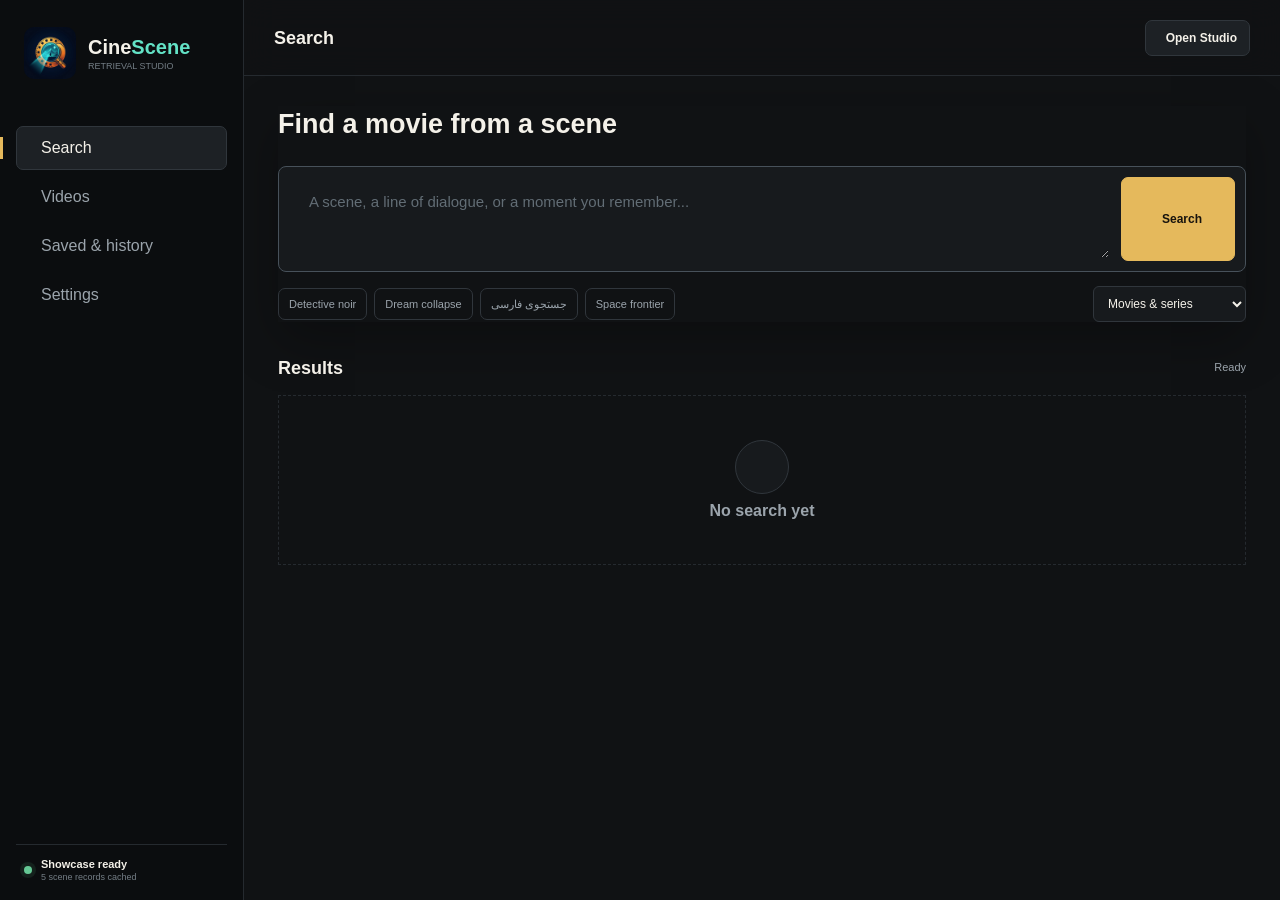
==== commit e4494d52: "Simplify Studio workflows and complete title details, saved memory and folder controls" ====
--- a/docs/index.html
+++ b/docs/index.html
@@ -17,6 +17,7 @@
     <link rel="apple-touch-icon" href="./assets/apple-touch-icon.png?v=20261025-reel-v11" sizes="180x180" />
     <link rel="stylesheet" href="./assets/styles.css?v=20261025-reel-v11" />
     <link rel="stylesheet" href="./assets/scene-explorer.css?v=20261025-reel-v11" />
+    <link rel="stylesheet" href="./assets/workspace.css?v=20261025-workspace-v12" />
   </head>
   <body>
     <div class="app-shell">
@@ -28,16 +29,16 @@
 
         <nav class="primary-nav" aria-label="Workspace">
           <button class="nav-item active" type="button" data-view-link="discover">
-            <i data-lucide="search"></i><span>Discover</span>
+            <i data-lucide="search"></i><span>Search</span>
           </button>
           <button class="nav-item" type="button" data-view-link="scenes">
-            <i data-lucide="scan-line"></i><span>Scene Lab</span>
+            <i data-lucide="film"></i><span>Videos</span>
           </button>
           <button class="nav-item" type="button" data-view-link="library">
-            <i data-lucide="library"></i><span>Library</span>
+            <i data-lucide="bookmark"></i><span>Saved &amp; history</span>
           </button>
           <button class="nav-item" type="button" data-view-link="system">
-            <i data-lucide="activity"></i><span>System</span>
+            <i data-lucide="settings-2"></i><span>Settings</span>
           </button>
         </nav>
 
@@ -55,12 +56,9 @@
           <button class="icon-button mobile-menu" id="mobileMenuButton" type="button" aria-label="Open navigation">
             <i data-lucide="menu"></i>
           </button>
-          <div><span class="eyebrow">Public workspace</span><h1 id="viewTitle">Discover</h1></div>
+          <div><h1 id="viewTitle">Search</h1></div>
           <div class="topbar-actions">
-            <div class="engine-chip"><span></span><b id="metricCatalog">-</b> titles</div>
-            <button class="button secondary compact" type="button" data-view-link="scenes">
-              <i data-lucide="upload"></i><span>Add video</span>
-            </button>
+            <a class="button secondary compact studio-link" href="http://127.0.0.1:8000/#ingest" target="_blank" rel="noopener" aria-label="Open local Studio" title="Open local Studio"><i data-lucide="external-link"></i><span>Open Studio</span></a>
           </div>
         </header>
 
@@ -68,13 +66,13 @@
           <section class="view active" id="discoverView" data-view="discover">
             <div class="search-stage">
               <div class="search-heading">
-                <div><span class="section-kicker">Scene-to-title search</span><h2>Describe what you remember.</h2></div>
-                <button class="icon-button ghost" id="clearButton" type="button" title="Clear search" aria-label="Clear search"><i data-lucide="x"></i></button>
+                <div><h2>Find a movie from a scene</h2></div>
+                <div class="search-heading-actions"><button class="icon-button ghost" id="shareSearchButton" type="button" title="Copy search link" aria-label="Copy search link" disabled><i data-lucide="link"></i></button><button class="icon-button ghost" id="clearButton" type="button" title="Clear search" aria-label="Clear search"><i data-lucide="x"></i></button></div>
               </div>
               <div class="query-composer">
                 <i data-lucide="sparkles"></i>
-                <textarea id="queryInput" rows="3" dir="auto" placeholder="A detective enters a dark room while the city lights flicker outside..."></textarea>
-                <button class="button primary search-button" id="searchButton" type="button"><i data-lucide="search"></i><span>Find scene</span></button>
+                <textarea id="queryInput" rows="2" maxlength="1000" dir="auto" aria-label="Scene description" placeholder="A scene, a line of dialogue, or a moment you remember..."></textarea>
+                <button class="button primary search-button" id="searchButton" type="button"><i data-lucide="search"></i><span>Search</span></button>
               </div>
               <div class="search-tools">
                 <div class="prompt-list" aria-label="Example searches">
@@ -84,25 +82,17 @@
                   <button type="button" data-query="space adventure with an alien civilization and a distant moon">Space frontier</button>
                 </div>
                 <div class="search-settings">
-                  <label>Results <input id="topKInput" type="number" min="3" max="20" value="8" /></label>
-                  <label>Source
-                    <select id="sourceFilter">
-                      <option value="all">All sources</option>
-                      <option value="offline">Scene index</option>
+                    <select id="sourceFilter" aria-label="Media type">
+                      <option value="all">Movies &amp; series</option>
+                      <option value="offline">With scene evidence</option>
                       <option value="movies">Movies</option>
                       <option value="series">Series</option>
                     </select>
-                  </label>
                 </div>
               </div>
             </div>
 
-            <div class="stat-strip" aria-label="Catalog summary">
-              <div><i data-lucide="clapperboard"></i><span><strong id="metricIndexed">-</strong><small>showcase titles</small></span></div>
-              <div><i data-lucide="library"></i><span><strong id="metricOffline">-</strong><small>series titles</small></span></div>
-              <div><i data-lucide="binary"></i><span><strong id="metricScenes">-</strong><small>scene records</small></span></div>
-              <div><i data-lucide="timer"></i><span><strong id="metricLatency">-</strong><small>last search</small></span></div>
-            </div>
+            <section class="recent-section" hidden><span>Recent searches</span><div id="recentSearches" class="recent-searches"></div></section>
 
             <section class="results-section">
               <div class="section-header">
@@ -111,22 +101,21 @@
               </div>
               <div id="results" class="results-grid empty-results">
                 <div class="empty-visual"><i data-lucide="scan-search"></i></div>
-                <strong>Search by dialogue, action, mood, or a visual memory.</strong>
-                <span>Processed media includes scene frames, timestamps, subtitles, and visual descriptions.</span>
+                <strong>No search yet</strong>
               </div>
             </section>
           </section>
 
           <section class="view" id="scenesView" data-view="scenes">
             <div class="page-heading">
-              <div><span class="section-kicker">Offline intelligence</span><h2>Scene Lab</h2></div>
-              <div class="health-badge showcase"><span></span>Public showcase mode</div>
+              <div><h2>Videos</h2></div>
+              <span class="mode-badge">Preview only</span>
             </div>
 
-            <div class="lab-layout">
+            <details class="add-media-panel"><summary>Preview a local video</summary><div class="lab-layout">
               <section class="tool-panel upload-panel">
-                <div class="panel-heading"><span>01</span><div><h3>Media source</h3><small>Video and subtitle tracks</small></div></div>
-                <div class="drop-zone" id="videoDropZone" tabindex="0" role="button">
+                <div class="panel-heading"><span>01</span><div><h3>Local video</h3></div></div>
+                <div class="drop-zone" id="videoDropZone" role="region" aria-label="Local video preview">
                   <input id="videoInput" type="file" accept="video/mp4,video/x-matroska,video/webm,video/quicktime,video/*" hidden />
                   <div class="drop-icon"><i data-lucide="file-video-2"></i></div>
                   <strong id="videoDropTitle">Drop a video here</strong>
@@ -137,53 +126,35 @@
                   <i data-lucide="film"></i><div><strong></strong><span></span></div>
                   <button class="icon-button ghost" id="removeVideoButton" type="button" aria-label="Remove video"><i data-lucide="trash-2"></i></button>
                 </div>
-                <label class="field-label">Subtitle tracks
-                  <input id="subtitleInput" type="file" accept=".srt,.vtt" multiple />
-                </label>
                 <button class="button primary full-width" id="previewVideoButton" type="button" disabled><i data-lucide="play"></i><span>Preview selected media</span></button>
-                <div class="notice">
-                  The public PWA can preview a local file without uploading it. Full scene detection, speech transcription, BLIP captioning, and FAISS indexing run in the repository's FastAPI Studio.
-                </div>
               </section>
 
-              <section class="tool-panel pipeline-panel">
-                <div class="panel-heading"><span>02</span><div><h3>Intelligence pipeline</h3><small>Implemented in the local runtime</small></div></div>
-                <ol class="pipeline-steps">
-                  <li class="ready"><span><i data-lucide="scissors"></i></span><div><strong>Adaptive scene boundaries</strong><small>PySceneDetect with OpenCV fallback</small></div></li>
-                  <li class="ready"><span><i data-lucide="captions"></i></span><div><strong>Dialogue recovery</strong><small>SRT, VTT, embedded tracks, or faster-whisper</small></div></li>
-                  <li class="ready"><span><i data-lucide="image"></i></span><div><strong>Visual understanding</strong><small>BLIP keyframe captions and visual tags</small></div></li>
-                  <li class="ready"><span><i data-lucide="binary"></i></span><div><strong>Scene vectors</strong><small>Independent FAISS vector per scene</small></div></li>
-                  <li class="ready"><span><i data-lucide="circle-check"></i></span><div><strong>Search ready</strong><small>Movie title, timestamp, transcript, and frame</small></div></li>
-                </ol>
-              </section>
-            </div>
+            </div></details>
 
             <section class="timeline-section">
-              <div class="section-header"><div><span class="section-kicker">Processed examples</span><h3>Scene timeline</h3></div></div>
+              <div class="section-header"><div><h3>Scene examples</h3></div></div>
               <div id="sceneTimeline" class="media-timeline empty-inline">Loading processed scenes...</div>
             </section>
           </section>
 
           <section class="view" id="libraryView" data-view="library">
-            <div class="page-heading"><div><span class="section-kicker">Browser memory</span><h2>Library</h2></div></div>
-            <div class="library-grid">
-              <section><div class="section-header"><div><span class="section-kicker">Recent</span><h3>Search history</h3></div></div><div class="library-list" id="historyList"></div></section>
-              <section><div class="section-header"><div><span class="section-kicker">Saved</span><h3>Favorites</h3></div></div><div class="library-list" id="favoriteList"></div></section>
-            </div>
+            <div class="page-heading"><div><h2>Saved &amp; history</h2></div></div>
+            <div class="memory-tabs" role="tablist" aria-label="Saved items and history"><button class="active" role="tab" aria-selected="true" data-memory-tab="saved" type="button">Saved titles</button><button role="tab" aria-selected="false" data-memory-tab="history" type="button">Search history</button></div>
+            <section data-memory-panel="saved"><div id="favoriteList" class="memory-list"></div></section>
+            <section data-memory-panel="history" hidden><div class="memory-panel-header"><h3>Search history</h3><button class="icon-button ghost" id="clearHistoryButton" type="button" title="Clear search history" aria-label="Clear search history"><i data-lucide="trash-2"></i></button></div><div id="historyList" class="memory-list"></div></section>
           </section>
 
           <section class="view" id="systemView" data-view="system">
-            <div class="page-heading"><div><span class="section-kicker">Architecture</span><h2>System</h2></div><span class="status-pill" id="statusPill">Loading catalog</span></div>
-            <div class="system-grid">
-              <div class="system-card"><span>Public mode</span><strong>Installable PWA</strong><small>Static catalog search and offline app shell</small></div>
-              <div class="system-card"><span>Production retrieval</span><strong>Dual FAISS</strong><small>Movie-level and scene-level vector indexes</small></div>
-              <div class="system-card"><span>Scene detector</span><strong>AdaptiveDetector</strong><small>Content-aware cuts with bounded scene durations</small></div>
-              <div class="system-card"><span>Media intelligence</span><strong>Subtitle + Vision</strong><small>FFmpeg, faster-whisper, and BLIP</small></div>
-            </div>
-            <section class="diagnostic-panel">
-              <div class="section-header"><div><span class="section-kicker">Deployment note</span><h3>Runtime boundary</h3></div></div>
-              <p>GitHub Pages hosts this installable showcase. The full upload and GPU pipeline is available from the same interface when the FastAPI backend is running locally or on a Python server.</p>
-            </section>
+            <div class="page-heading"><div><h2>Settings</h2></div><span class="status-pill" id="statusPill">Loading catalog</span></div>
+            <div class="preference-row"><label for="topKInput">Results per search</label><input id="topKInput" type="number" min="1" max="20" value="8" /></div>
+            <div class="preference-row"><span>Mode</span><span class="mode-badge">Catalog showcase</span></div>
+            <div class="preference-row"><span>Video processing</span><a class="button secondary compact studio-link" href="http://127.0.0.1:8000/#ingest" target="_blank" rel="noopener"><i data-lucide="external-link"></i>Open local Studio</a></div>
+            <details class="technical-details"><summary>Catalog information</summary><p class="count-label"><span id="metricCatalog">-</span> catalog titles</p><div class="stat-strip" aria-label="Catalog summary">
+              <div><i data-lucide="clapperboard"></i><span><strong id="metricIndexed">-</strong><small>showcase titles</small></span></div>
+              <div><i data-lucide="library"></i><span><strong id="metricOffline">-</strong><small>series titles</small></span></div>
+              <div><i data-lucide="binary"></i><span><strong id="metricScenes">-</strong><small>scene records</small></span></div>
+              <div><i data-lucide="timer"></i><span><strong id="metricLatency">-</strong><small>last search</small></span></div>
+            </div></details>
           </section>
         </main>
       </div>
@@ -198,6 +169,7 @@
     <div class="toast-region" id="toastRegion" aria-live="polite"></div>
     <script src="./assets/lucide.min.js?v=0.468.0"></script>
     <script src="./assets/scene-explorer.js?v=20261025-reel-v11"></script>
-    <script src="./assets/app.js?v=20261025-reel-v11"></script>
+    <script src="./assets/workspace-ui.js?v=20261025-workspace-v12"></script>
+    <script src="./assets/app.js?v=20261025-workspace-v12"></script>
   </body>
 </html>
--- a/docs/assets/workspace.css
+++ b/docs/assets/workspace.css
@@ -0,0 +1,115 @@
+/* Task-oriented workspace shared by the connected Studio and static showcase. */
+.content { max-width: 1240px; padding-top: 30px; }
+.topbar .eyebrow, .search-heading .section-kicker, .results-section .section-kicker { display: none; }
+.topbar h1 { font-size: 18px; }
+.search-stage { padding: 0; background: none; border: 0; }
+.search-heading h2 { font-size: 27px; margin: 0; }
+.search-heading { margin-bottom: 18px; }
+.search-heading-actions { display: flex; gap: 5px; }
+.query-composer { min-height: 106px; background: var(--surface); border-color: #47515a; }
+.query-composer textarea { min-height: 78px; font-size: 15px; line-height: 1.7; }
+.search-button { min-width: 114px; }
+.search-tools { gap: 12px; align-items: center; }
+.search-tools select { min-height: 36px; background: var(--surface); color: var(--ink); border: 1px solid var(--line); border-radius: 6px; padding: 6px 10px; font: inherit; font-size: 12px; }
+.prompt-list button { font-size: 11px; }
+.recent-section { margin-top: 24px; }
+.recent-section > span { color: var(--muted); font-size: 11px; }
+.recent-searches { display: flex; gap: 8px; flex-wrap: wrap; margin-top: 9px; }
+.recent-searches button { display: flex; align-items: center; gap: 7px; max-width: min(300px, 100%); padding: 7px 9px; border: 0; border-radius: 5px; background: var(--surface); color: var(--muted); font-size: 11px; }
+.recent-searches button:hover { color: var(--ink); }
+.recent-searches button svg { width: 13px; height: 13px; }
+.recent-searches button span { white-space: nowrap; overflow: hidden; text-overflow: ellipsis; }
+.results-section { margin-top: 32px; }
+.empty-results { min-height: 170px; background: none; border-color: var(--line-soft); }
+.result-card { grid-template-columns: 200px minmax(0, 1fr); }
+.result-card.catalog-only { grid-template-columns: 72px minmax(0, 1fr); }
+.result-card .catalog-source { display: none; }
+.result-body { padding: 18px; }
+.title-link { display: block; border: 0; padding: 0; background: none; color: var(--ink); font-size: 18px; font-weight: 750; text-align: left; overflow-wrap: anywhere; }
+.title-link:hover { color: var(--amber); }
+.result-title-row small { color: var(--muted); font-size: 12px; }
+.result-overview { min-height: 0; font-size: 13px; line-height: 1.75; -webkit-line-clamp: 2; margin-bottom: 10px; }
+.matched-scene { margin: 12px -18px 0; padding-inline: 18px; }
+.matched-scene p { font-size: 13px; display: -webkit-box; -webkit-line-clamp: 2; -webkit-box-orient: vertical; overflow: hidden; }
+.result-evidence { margin-top: 0; }
+.result-actions { margin-top: 13px; }
+.result-actions .button { min-height: 35px; }
+.chip { font-size: 10px; padding: 4px 6px; }
+.result-actions [aria-pressed="true"], .title-dialog-actions [aria-pressed="true"] { color: var(--amber); border-color: var(--amber); }
+.video-library-item { display: flex; gap: 18px; align-items: center; padding: 18px 0; border-bottom: 1px solid var(--line-soft); }
+.video-library-item > img { width: 150px; aspect-ratio: 16 / 9; object-fit: cover; border-radius: 6px; background: var(--surface); }
+.video-library-copy { min-width: 0; flex: 1; }
+.video-library-copy h4 { margin: 0 0 7px; font-size: 16px; overflow-wrap: anywhere; }
+.video-library-copy p { font-size: 11px; color: var(--muted); margin: 0; line-height: 1.8; }
+.media-timeline { display: block; }
+.add-media-panel, .folder-section, .technical-details { border: 0; border-top: 1px solid var(--line); padding: 0; margin-block: 18px; background: none; }
+.add-media-panel > summary, .folder-section > summary, .technical-details > summary { padding: 15px 0; cursor: pointer; font-size: 13px; font-weight: 650; color: var(--ink); }
+.add-media-panel .lab-layout { margin-top: 5px; }
+.lab-layout:not(:has(.job-progress:not([hidden]))) { grid-template-columns: minmax(0, 1fr); max-width: 700px; }
+.pipeline-panel:has(.job-progress[hidden]) { display: none; }
+.analysis-options { border-top: 1px solid var(--line); margin-top: 18px; padding-top: 5px; }
+.analysis-options > summary { padding-block: 12px; cursor: pointer; color: var(--muted); font-size: 12px; }
+.option-row b, .control-grid label, .control-grid output { font-size: 12px; }
+.field-label, .subtitle-picker strong, .file-row strong, .segmented-control button, .analysis-mode { font-size: 12px; }
+.field-label input { font-size: 13px; }
+.subtitle-picker span, .file-row span, .file-stack span, .drop-zone > span { font-size: 11px; }
+.option-row small, .panel-heading small, .pipeline-steps small { font-size: 11px; }
+.progress-header, .job-progress > span { font-size: 12px; }
+.folder-form { padding: 0; border: 0; background: none; }
+.folder-options { grid-column: 1 / -1; margin-top: 5px; }
+.folder-options .control-grid { padding-inline: 0; }
+.file-stack > span { display: flex; align-items: center; justify-content: space-between; gap: 8px; overflow-wrap: anywhere; }
+.file-stack .icon-button { flex: 0 0 28px; width: 28px; height: 28px; }
+.memory-tabs { display: flex; gap: 6px; border-bottom: 1px solid var(--line); margin-bottom: 18px; }
+.memory-tabs button { background: none; color: var(--muted); padding: 12px 16px; border: 0; border-bottom: 2px solid transparent; font-size: 13px; }
+.memory-tabs button.active { border-color: var(--amber); color: var(--ink); }
+.memory-list { display: grid; gap: 1px; }
+.memory-row { display: flex; align-items: center; gap: 12px; padding: 14px 0; border-bottom: 1px solid var(--line-soft); }
+.memory-row > button:first-child { background: none; border: 0; color: var(--ink); flex: 1; min-width: 0; text-align: left; padding: 0; }
+.memory-row strong { display: block; font-size: 13px; overflow-wrap: anywhere; }
+.memory-row span { display: block; margin-top: 7px; color: var(--muted); font-size: 11px; }
+.memory-panel-header { display: flex; justify-content: space-between; align-items: center; margin-block: 12px; }
+.memory-panel-header h3 { font-size: 15px; }
+.preference-row { display: flex; align-items: center; gap: 18px; padding-block: 16px; border-bottom: 1px solid var(--line-soft); }
+.preference-row label { flex: 1; font-size: 13px; }
+.preference-row input[type="number"] { width: 70px; padding: 8px; background: var(--surface); color: var(--ink); border: 1px solid var(--line); border-radius: 6px; }
+.preference-row input[type="checkbox"] { accent-color: var(--teal); width: 18px; height: 18px; }
+.technical-details .diagnostic-panel { margin-top: 20px; }
+.mode-badge { font-size: 11px; color: var(--teal); padding: 5px 0; }
+.studio-link { text-decoration: none; }
+.nav-backdrop { position: fixed; z-index: 25; inset: 0; background: rgba(0,0,0,.6); border: 0; width: 100%; }
+.title-dialog { width: min(760px, calc(100% - 24px)); max-height: calc(100dvh - 32px); padding: 0; border: 1px solid var(--line); border-radius: 8px; background: var(--bg); color: var(--ink); }
+.title-dialog::backdrop, .confirm-dialog::backdrop { background: rgba(0,0,0,.75); }
+.title-dialog-heading { display: flex; justify-content: space-between; gap: 18px; padding: 22px 24px; border-bottom: 1px solid var(--line); }
+.title-dialog-heading h2 { font-size: 23px; line-height: 1.4; margin: 7px 0 0; overflow-wrap: anywhere; }
+.title-dialog-heading .icon-button { flex: 0 0 36px; }
+.title-dialog-body { padding: 20px 24px; }
+.title-detail-frame { width: 100%; max-height: 300px; object-fit: contain; background: #090b0c; border-radius: 5px; margin-bottom: 18px; }
+.title-metadata { margin: 0; }
+.title-metadata > div { display: grid; grid-template-columns: 80px minmax(0,1fr); gap: 16px; padding: 8px 0; font-size: 12px; line-height: 1.75; }
+.title-metadata dt { color: var(--muted); }
+.title-metadata dd { margin: 0; overflow-wrap: anywhere; }
+.title-dialog-body section { border-top: 1px solid var(--line-soft); margin-top: 18px; padding-top: 16px; }
+.title-dialog-body h3 { display: flex; flex-wrap: wrap; gap: 12px; justify-content: space-between; font-size: 14px; margin: 0 0 14px; }
+.title-dialog-body time { font-size: 11px; color: var(--teal); }
+.title-dialog-body p { line-height: 1.9; font-size: 13px; overflow-wrap: anywhere; white-space: pre-wrap; }
+.title-dialog-actions { display: flex; flex-wrap: wrap; gap: 9px; padding: 15px 24px; border-top: 1px solid var(--line); background: var(--surface); }
+.dialog-error { color: var(--danger); }
+.confirm-dialog { padding: 24px; width: min(420px, calc(100% - 32px)); background: var(--surface); color: var(--ink); border: 1px solid var(--line); border-radius: 8px; }
+.confirm-dialog h2 { font-size: 18px; margin: 0 0 24px; }
+.confirm-dialog form > div { display: flex; justify-content: end; gap: 10px; }
+@media (max-width: 680px) {
+  .content { padding: 22px 16px 50px; }
+  .search-heading h2 { font-size: 23px; }
+  .search-tools { align-items: stretch; }
+  .query-composer textarea { font-size: 14px; }
+  .result-card, .result-card.catalog-only { display: block; }
+  .video-library-item { gap: 12px; flex-wrap: wrap; }
+  .video-library-item > img { width: 94px; }
+  .video-library-item > .button { margin-left: 106px; }
+  .video-library-copy h4 { font-size: 14px; }
+  .title-dialog-heading, .title-dialog-body { padding: 16px; }
+  .title-dialog-actions { padding: 12px 16px; }
+  .title-metadata > div { grid-template-columns: 65px minmax(0,1fr); gap: 10px; }
+}
+@media (prefers-reduced-motion: reduce) { *, *::before, *::after { animation: none !important; transition: none !important; scroll-behavior: auto !important; } }
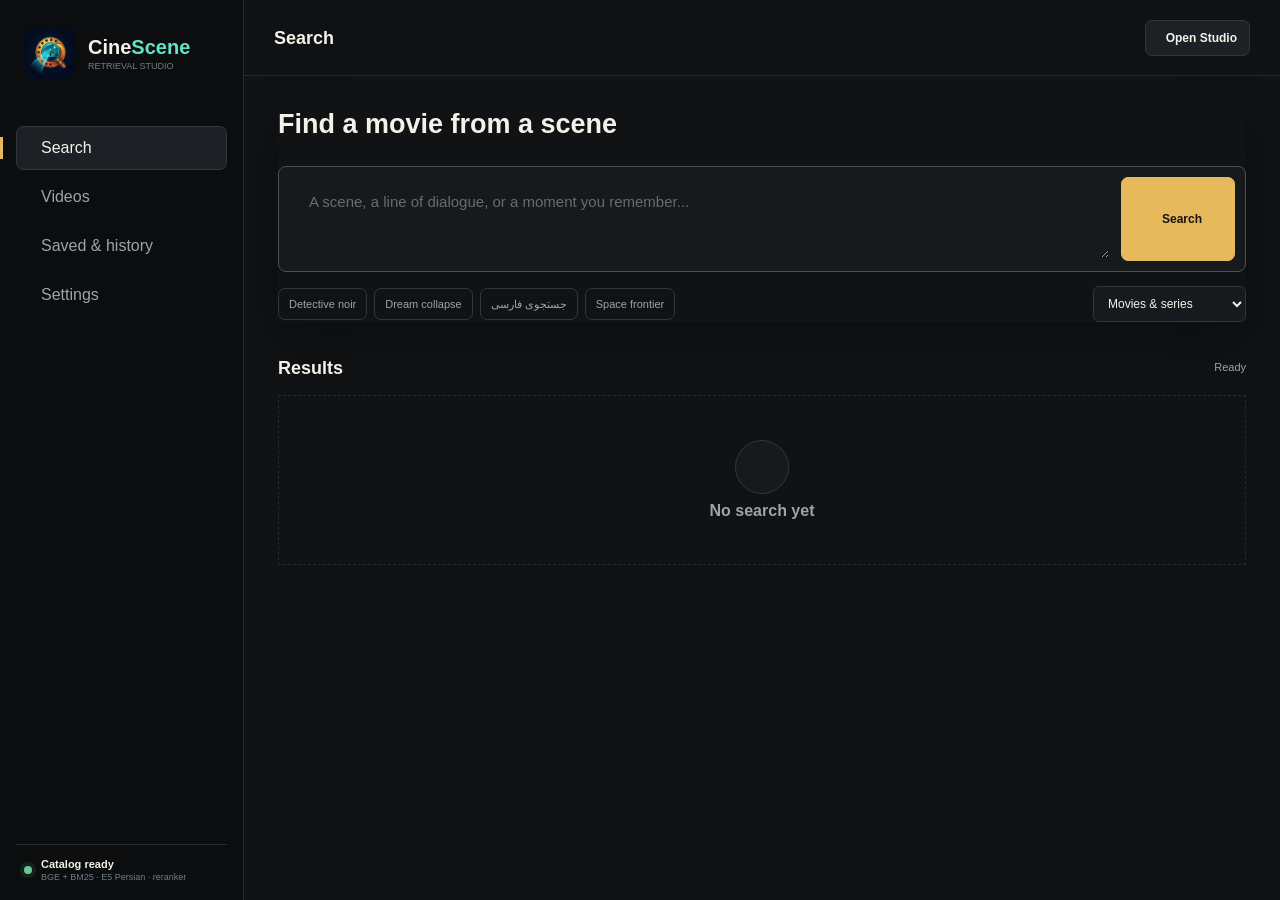
==== commit f03f351b: "Replace keyword demo with on-device hybrid retrieval and attributed episode evidence" ====
--- a/docs/index.html
+++ b/docs/index.html
@@ -17,7 +17,7 @@
     <link rel="apple-touch-icon" href="./assets/apple-touch-icon.png?v=20261025-reel-v11" sizes="180x180" />
     <link rel="stylesheet" href="./assets/styles.css?v=20261025-reel-v11" />
     <link rel="stylesheet" href="./assets/scene-explorer.css?v=20261025-reel-v11" />
-    <link rel="stylesheet" href="./assets/workspace.css?v=20261025-workspace-v12" />
+    <link rel="stylesheet" href="./assets/workspace.css?v=20261025-semantic-v13" />
   </head>
   <body>
     <div class="app-shell">
@@ -90,6 +90,7 @@
                     </select>
                 </div>
               </div>
+              <div id="searchProgress" class="search-progress" role="status" aria-live="polite" hidden></div>
             </div>
 
             <section class="recent-section" hidden><span>Recent searches</span><div id="recentSearches" class="recent-searches"></div></section>
@@ -147,10 +148,15 @@
           <section class="view" id="systemView" data-view="system">
             <div class="page-heading"><div><h2>Settings</h2></div><span class="status-pill" id="statusPill">Loading catalog</span></div>
             <div class="preference-row"><label for="topKInput">Results per search</label><input id="topKInput" type="number" min="1" max="20" value="8" /></div>
-            <div class="preference-row"><span>Mode</span><span class="mode-badge">Catalog showcase</span></div>
+            <div class="preference-row"><span>Search engine</span><span class="mode-badge">On-device semantic search</span></div>
+            <div class="preference-row"><span>Models</span><span>BGE-large · multilingual E5-base · MiniLM</span></div>
+            <div class="preference-row"><span>Initial model downloads</span><span>About 650 MB, cached on this device</span></div>
+            <div class="preference-row"><span>Episode metadata</span><a href="https://www.tvmaze.com" target="_blank" rel="noopener">TVmaze · CC BY-SA</a></div>
+            <div class="preference-row"><span>Indexed episode summaries</span><strong id="metricEpisodes">-</strong></div>
+            <div class="preference-row"><span>Downloaded models</span><button id="clearModelsButton" class="button secondary compact" type="button"><i data-lucide="trash-2"></i>Remove downloads</button></div>
             <div class="preference-row"><span>Video processing</span><a class="button secondary compact studio-link" href="http://127.0.0.1:8000/#ingest" target="_blank" rel="noopener"><i data-lucide="external-link"></i>Open local Studio</a></div>
             <details class="technical-details"><summary>Catalog information</summary><p class="count-label"><span id="metricCatalog">-</span> catalog titles</p><div class="stat-strip" aria-label="Catalog summary">
-              <div><i data-lucide="clapperboard"></i><span><strong id="metricIndexed">-</strong><small>showcase titles</small></span></div>
+              <div><i data-lucide="clapperboard"></i><span><strong id="metricIndexed">-</strong><small>searchable titles</small></span></div>
               <div><i data-lucide="library"></i><span><strong id="metricOffline">-</strong><small>series titles</small></span></div>
               <div><i data-lucide="binary"></i><span><strong id="metricScenes">-</strong><small>scene records</small></span></div>
               <div><i data-lucide="timer"></i><span><strong id="metricLatency">-</strong><small>last search</small></span></div>
@@ -169,7 +175,8 @@
     <div class="toast-region" id="toastRegion" aria-live="polite"></div>
     <script src="./assets/lucide.min.js?v=0.468.0"></script>
     <script src="./assets/scene-explorer.js?v=20261025-reel-v11"></script>
-    <script src="./assets/workspace-ui.js?v=20261025-workspace-v12"></script>
-    <script src="./assets/app.js?v=20261025-workspace-v12"></script>
+    <script src="./assets/workspace-ui.js?v=20261026-hybrid-v18"></script>
+    <script src="./assets/semantic-client.js?v=20261026-hybrid-v18"></script>
+    <script src="./assets/app.js?v=20261026-hybrid-v18"></script>
   </body>
 </html>
--- a/docs/assets/workspace.css
+++ b/docs/assets/workspace.css
@@ -113,3 +113,8 @@
   .title-metadata > div { grid-template-columns: 65px minmax(0,1fr); gap: 10px; }
 }
 @media (prefers-reduced-motion: reduce) { *, *::before, *::after { animation: none !important; transition: none !important; scroll-behavior: auto !important; } }
+/* Search progress is independent of the results, including during model setup. */
+.search-progress { margin-top: 16px; padding: 12px 0; color: #a9dcd5; font-size: 13px; line-height: 1.6; overflow-wrap: anywhere; }
+.story-evidence { margin: 10px 0 16px; font-size: 13px; line-height: 1.75; color: #aeb9bc; }
+.story-evidence summary { cursor: pointer; color: #7ed6ca; }
+.story-evidence p { padding-top: 8px; }
